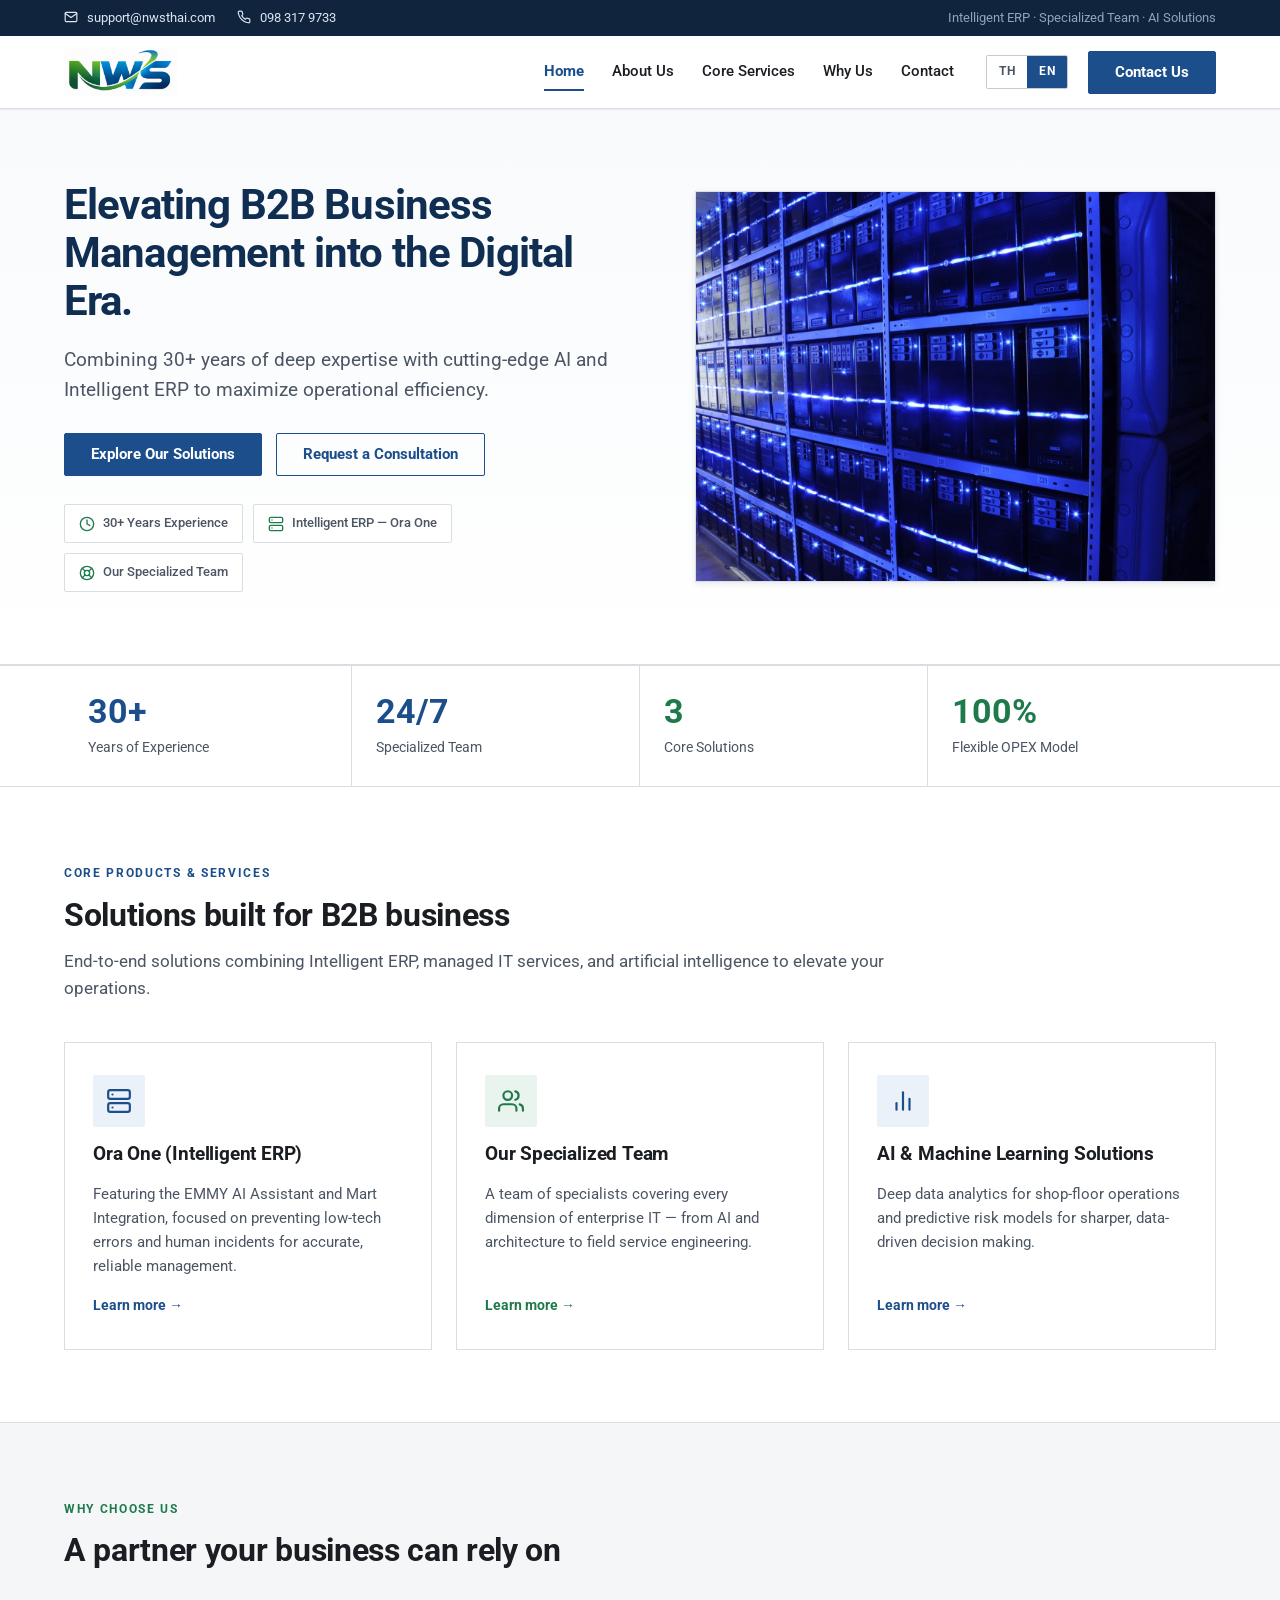
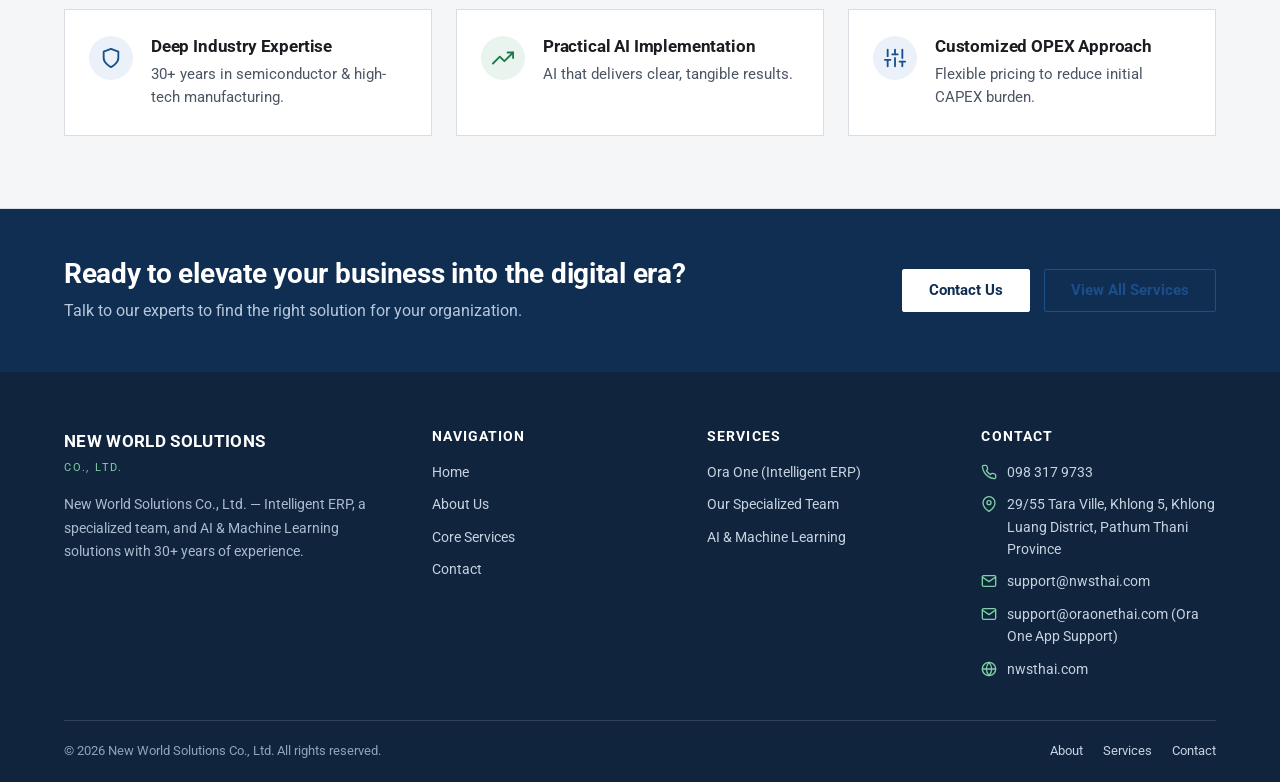
==== index.html @ 3dc17a68 "feat: specialized team content, EN default, and phone number updates - Replace B2B Managed IT Servic" ====
<!DOCTYPE html>
<html lang="en" class="lang-en">
<head>
  <meta charset="utf-8">
  <meta name="viewport" content="width=device-width, initial-scale=1.0">
  <title>New World Solutions Co., Ltd. | B2B ERP &amp; IT Solutions</title>
  <meta name="description" content="New World Solutions Co., Ltd. (nwsthai.com) — Intelligent ERP (Ora One), our specialized team, and AI &amp; Machine Learning solutions. 30+ years of deep industry expertise.">
  <link rel="canonical" href="https://nwsthai.com/">
  <meta name="robots" content="index, follow">
  <meta property="og:title" content="New World Solutions Co., Ltd. — B2B ERP & IT Solutions">
  <meta property="og:description" content="Elevating B2B business management into the digital era with Intelligent ERP and AI.">
  <meta property="og:type" content="website">
  <meta property="og:url" content="https://nwsthai.com/">
  <link rel="preconnect" href="https://fonts.googleapis.com">
  <link rel="preconnect" href="https://fonts.gstatic.com" crossorigin>
  <link href="https://fonts.googleapis.com/css2?family=Roboto:wght@400;500;700&family=Noto+Sans+Thai:wght@400;500;700&display=swap" rel="stylesheet">
  <link rel="icon" href="/favicon.svg" type="image/svg+xml">
  <link rel="stylesheet" href="/styles.css">
  <script type="application/ld+json">
  {
    "@context": "https://schema.org",
    "@type": "Organization",
    "name": "New World Solutions Co., Ltd.",
    "alternateName": "NWS",
    "url": "https://nwsthai.com/",
    "email": "support@nwsthai.com",
    "address": {
      "@type": "PostalAddress",
      "streetAddress": "29/55 Tara Ville, Khlong 5",
      "addressLocality": "Khlong Luang District",
      "addressRegion": "Pathum Thani",
      "addressCountry": "TH"
    }
  }
  </script>
</head>
<body>

  <!-- Top utility bar -->
  <div class="topbar">
    <div class="container">
      <div class="topbar-contact">
        <a href="mailto:support@nwsthai.com">
          <svg viewBox="0 0 24 24" fill="none" stroke="currentColor" stroke-width="2" stroke-linecap="round" stroke-linejoin="round"><path d="M4 4h16c1.1 0 2 .9 2 2v12c0 1.1-.9 2-2 2H4c-1.1 0-2-.9-2-2V6c0-1.1.9-2 2-2z"/><polyline points="22,6 12,13 2,6"/></svg>
          support@nwsthai.com
        </a>
        <a href="tel:+66983179733">
          <svg viewBox="0 0 24 24" fill="none" stroke="currentColor" stroke-width="2" stroke-linecap="round" stroke-linejoin="round"><path d="M22 16.92v3a2 2 0 0 1-2.18 2 19.79 19.79 0 0 1-8.63-3.07 19.5 19.5 0 0 1-6-6 19.79 19.79 0 0 1-3.07-8.67A2 2 0 0 1 4.11 2h3a2 2 0 0 1 2 1.72 12.84 12.84 0 0 0 .7 2.81 2 2 0 0 1-.45 2.11L8.09 9.91a16 16 0 0 0 6 6l1.27-1.27a2 2 0 0 1 2.11-.45 12.84 12.84 0 0 0 2.81.7A2 2 0 0 1 22 16.92z"/></svg>
          098 317 9733
        </a>
      </div>
      <div class="topbar-tag">
        <span class="th">Intelligent ERP &middot; Specialized Team &middot; AI Solutions</span>
        <span class="en">Intelligent ERP &middot; Specialized Team &middot; AI Solutions</span>
      </div>
    </div>
  </div>

  <!-- Header -->
  <header class="site-header">
    <div class="container">
            <a class="brand" href="/" aria-label="New World Solutions">
        <img src="/assets/logo.png" alt="New World Solutions" class="brand-logo">
      </a>

      <nav class="site-nav" id="site-nav" aria-label="Main navigation">
        <a href="/" class="active"><span class="th">หน้าแรก</span><span class="en">Home</span></a>
        <a href="/about/"><span class="th">เกี่ยวกับเรา</span><span class="en">About Us</span></a>
        <a href="/solutions/"><span class="th">บริการหลัก</span><span class="en">Core Services</span></a>
        <a href="/#why-us"><span class="th">ทำไมต้องเรา</span><span class="en">Why Us</span></a>
        <a href="/contact/"><span class="th">ติดต่อ</span><span class="en">Contact</span></a>
      </nav>

      <div class="header-tools">
        <div class="lang-toggle" role="group" aria-label="Language">
          <button type="button" data-lang="th">TH</button>
          <button type="button" data-lang="en" class="active">EN</button>
        </div>
        <a href="/contact/" class="btn btn-primary header-cta"><span class="th">ติดต่อเรา</span><span class="en">Contact Us</span></a>
      </div>

      <button class="menu-toggle" id="menu-toggle" aria-label="Open menu" aria-expanded="false">
        <span></span><span></span><span></span>
      </button>
    </div>
  </header>

  <main>
    <!-- Hero -->
    <section class="hero">
      <div class="container">
        <div>
          <h1>
            <span class="th">ยกระดับการบริหารธุรกิจ B2B สู่ยุคดิจิทัล</span>
            <span class="en">Elevating B2B Business Management into the Digital Era.</span>
          </h1>
          <p class="lead">
            <span class="th">ผสานความเชี่ยวชาญเชิงลึกกว่า 30 ปี เข้ากับเทคโนโลยี AI และ Intelligent ERP ล้ำสมัย เพื่อเพิ่มประสิทธิภาพการดำเนินงานสูงสุด</span>
            <span class="en">Combining 30+ years of deep expertise with cutting-edge AI and Intelligent ERP to maximize operational efficiency.</span>
          </p>
          <div class="hero-actions">
            <a href="/solutions/" class="btn btn-primary">
              <span class="th">สำรวจโซลูชันของเรา</span><span class="en">Explore Our Solutions</span>
            </a>
            <a href="/contact/" class="btn btn-outline">
              <span class="th">ขอคำปรึกษา</span><span class="en">Request a Consultation</span>
            </a>
          </div>
          <div class="hero-badges">
            <span class="badge">
              <svg viewBox="0 0 24 24" fill="none" stroke="currentColor" stroke-width="2" stroke-linecap="round" stroke-linejoin="round"><circle cx="12" cy="12" r="10"/><polyline points="12 6 12 12 16 14"/></svg>
              <span class="th">ประสบการณ์ 30+ ปี</span><span class="en">30+ Years Experience</span>
            </span>
            <span class="badge">
              <svg viewBox="0 0 24 24" fill="none" stroke="currentColor" stroke-width="2" stroke-linecap="round" stroke-linejoin="round"><rect x="2" y="2" width="20" height="8" rx="2"/><rect x="2" y="14" width="20" height="8" rx="2"/><line x1="6" y1="6" x2="6.01" y2="6"/><line x1="6" y1="18" x2="6.01" y2="18"/></svg>
              <span class="th">Intelligent ERP — Ora One</span><span class="en">Intelligent ERP — Ora One</span>
            </span>
            <span class="badge">
              <svg viewBox="0 0 24 24" fill="none" stroke="currentColor" stroke-width="2" stroke-linecap="round" stroke-linejoin="round"><circle cx="12" cy="12" r="10"/><circle cx="12" cy="12" r="4"/><line x1="4.93" y1="4.93" x2="9.17" y2="9.17"/><line x1="14.83" y1="14.83" x2="19.07" y2="19.07"/><line x1="14.83" y1="9.17" x2="19.07" y2="4.93"/><line x1="4.93" y1="19.07" x2="9.17" y2="14.83"/></svg>
              <span class="th">ทีมงานผู้เชี่ยวชาญเฉพาะด้าน</span><span class="en">Our Specialized Team</span>
            </span>
          </div>
        </div>
        <div class="hero-media">
          <img src="/assets/hero-server-room.jpg" alt="Enterprise server room" width="1600" height="1062">
        </div>
      </div>
    </section>

    <!-- Stats strip -->
    <section class="stats" aria-label="Company statistics">
      <div class="container">
        <div class="stat">
          <div class="stat-value">30+</div>
          <div class="stat-label"><span class="th">ปีแห่งประสบการณ์</span><span class="en">Years of Experience</span></div>
        </div>
        <div class="stat">
          <div class="stat-value">24/7</div>
          <div class="stat-label"><span class="th">ทีมงานผู้เชี่ยวชาญ</span><span class="en">Specialized Team</span></div>
        </div>
        <div class="stat">
          <div class="stat-value green">3</div>
          <div class="stat-label"><span class="th">โซลูชันหลัก</span><span class="en">Core Solutions</span></div>
        </div>
        <div class="stat">
          <div class="stat-value green">100%</div>
          <div class="stat-label"><span class="th">โมเดล OPEX ที่ยืดหยุ่น</span><span class="en">Flexible OPEX Model</span></div>
        </div>
      </div>
    </section>

    <!-- Core Products & Services -->
    <section class="section" id="services">
      <div class="container">
        <div class="section-head">
          <span class="eyebrow"><span class="th">ผลิตภัณฑ์และบริการหลัก</span><span class="en">Core Products &amp; Services</span></span>
          <h2 class="section-title"><span class="th">โซลูชันที่ตอบโจทย์ธุรกิจ B2B</span><span class="en">Solutions built for B2B business</span></h2>
          <p class="lead">
            <span class="th">โซลูชันครบวงจรที่ผสาน Intelligent ERP, บริการ IT แบบ Managed และปัญญาประดิษฐ์ เพื่อยกระดับการดำเนินงานขององค์กร</span>
            <span class="en">End-to-end solutions combining Intelligent ERP, managed IT services, and artificial intelligence to elevate your operations.</span>
          </p>
        </div>

        <div class="cards">
          <!-- Ora One -->
          <article class="card">
            <div class="card-icon">
              <svg viewBox="0 0 24 24" fill="none" stroke="currentColor" stroke-width="2" stroke-linecap="round" stroke-linejoin="round"><rect x="2" y="2" width="20" height="8" rx="2"/><rect x="2" y="14" width="20" height="8" rx="2"/><line x1="6" y1="6" x2="6.01" y2="6"/><line x1="6" y1="18" x2="6.01" y2="18"/></svg>
            </div>
            <h3><a class="titled-link" href="https://www.oraonethai.com/" target="_blank" rel="noopener"><span class="th">Ora One (Intelligent ERP)</span><span class="en">Ora One (Intelligent ERP)</span></a></h3>
            <p>
              <span class="th">มาพร้อมผู้ช่วย EMMY AI และ Mart Integration เน้นป้องกันข้อผิดพลาดทางเทคนิคและความผิดพลาดจากมนุษย์ เพื่อการบริหารที่แม่นยำและเชื่อถือได้</span>
              <span class="en">Featuring the EMMY AI Assistant and Mart Integration, focused on preventing low-tech errors and human incidents for accurate, reliable management.</span>
            </p>
            <a href="/solutions/#ora-one" class="card-link">
              <span class="th">ดูรายละเอียด</span><span class="en">Learn more</span> &rarr;
            </a>
          </article>

          <!-- Specialized Team -->
          <article class="card">
            <div class="card-icon green">
              <svg viewBox="0 0 24 24" fill="none" stroke="currentColor" stroke-width="2" stroke-linecap="round" stroke-linejoin="round"><path d="M17 21v-2a4 4 0 0 0-4-4H5a4 4 0 0 0-4 4v2"/><circle cx="9" cy="7" r="4"/><path d="M23 21v-2a4 4 0 0 0-3-3.87"/><path d="M16 3.13a4 4 0 0 1 0 7.75"/></svg>
            </div>
            <h3><span class="th">ทีมงานผู้เชี่ยวชาญเฉพาะด้าน</span><span class="en">Our Specialized Team</span></h3>
            <p>
              <span class="th">ทีมงานผู้เชี่ยวชาญครอบคลุมทุกมิติของระบบไอทีองค์กร ตั้งแต่ AI, สถาปัตยกรรมไอที ไปจนถึงวิศวกรบริการภาคสนาม</span>
              <span class="en">A team of specialists covering every dimension of enterprise IT — from AI and architecture to field service engineering.</span>
            </p>
            <a href="/solutions/#team" class="card-link green">
              <span class="th">ดูรายละเอียด</span><span class="en">Learn more</span> &rarr;
            </a>
          </article>

          <!-- AI / ML -->
          <article class="card">
            <div class="card-icon">
              <svg viewBox="0 0 24 24" fill="none" stroke="currentColor" stroke-width="2" stroke-linecap="round" stroke-linejoin="round"><line x1="18" y1="20" x2="18" y2="10"/><line x1="12" y1="20" x2="12" y2="4"/><line x1="6" y1="20" x2="6" y2="14"/></svg>
            </div>
            <h3><span class="th">AI &amp; Machine Learning Solutions</span><span class="en">AI &amp; Machine Learning Solutions</span></h3>
            <p>
              <span class="th">การวิเคราะห์ข้อมูลเชิงลึกสำหรับการดำเนินงานหน้างาน และโมเดลคาดการณ์ความเสี่ยง เพื่อการตัดสินใจที่แม่นยำยิ่งขึ้น</span>
              <span class="en">Deep data analytics for shop-floor operations and predictive risk models for sharper, data-driven decision making.</span>
            </p>
            <a href="/solutions/#ai" class="card-link">
              <span class="th">ดูรายละเอียด</span><span class="en">Learn more</span> &rarr;
            </a>
          </article>
        </div>
      </div>
    </section>

    <!-- Why Choose Us -->
    <section class="section-alt" id="why-us">
      <div class="container">
        <div class="section-head">
          <span class="eyebrow green"><span class="th">ทำไมต้องเลือกเรา</span><span class="en">Why Choose Us</span></span>
          <h2 class="section-title"><span class="th">พันธมิตรที่เชื่อถือได้สำหรับธุรกิจของคุณ</span><span class="en">A partner your business can rely on</span></h2>
        </div>

        <div class="why-list">
          <div class="why-item">
            <div class="why-icon">
              <svg viewBox="0 0 24 24" fill="none" stroke="currentColor" stroke-width="2" stroke-linecap="round" stroke-linejoin="round"><path d="M12 22s8-4 8-10V5l-8-3-8 3v7c0 6 8 10 8 10z"/></svg>
            </div>
            <div>
              <h3><span class="th">ความเชี่ยวชาญเชิงลึกในอุตสาหกรรม</span><span class="en">Deep Industry Expertise</span></h3>
              <p><span class="th">ประสบการณ์กว่า 30 ปีในอุตสาหกรรมเซมิคอนดักเตอร์และการผลิตไฮเทค</span><span class="en">30+ years in semiconductor &amp; high-tech manufacturing.</span></p>
            </div>
          </div>

          <div class="why-item">
            <div class="why-icon green">
              <svg viewBox="0 0 24 24" fill="none" stroke="currentColor" stroke-width="2" stroke-linecap="round" stroke-linejoin="round"><polyline points="23 6 13.5 15.5 8.5 10.5 1 18"/><polyline points="17 6 23 6 23 12"/></svg>
            </div>
            <div>
              <h3><span class="th">การใช้งาน AI ที่จับต้องได้จริง</span><span class="en">Practical AI Implementation</span></h3>
              <p><span class="th">AI ที่ให้ผลลัพธ์ชัดเจน วัดผลได้ และสร้างคุณค่าให้ธุรกิจอย่างเป็นรูปธรรม</span><span class="en">AI that delivers clear, tangible results.</span></p>
            </div>
          </div>

          <div class="why-item">
            <div class="why-icon">
              <svg viewBox="0 0 24 24" fill="none" stroke="currentColor" stroke-width="2" stroke-linecap="round" stroke-linejoin="round"><line x1="4" y1="21" x2="4" y2="14"/><line x1="4" y1="10" x2="4" y2="3"/><line x1="12" y1="21" x2="12" y2="12"/><line x1="12" y1="8" x2="12" y2="3"/><line x1="20" y1="21" x2="20" y2="16"/><line x1="20" y1="12" x2="20" y2="3"/><line x1="1" y1="14" x2="7" y2="14"/><line x1="9" y1="8" x2="15" y2="8"/><line x1="17" y1="16" x2="23" y2="16"/></svg>
            </div>
            <div>
              <h3><span class="th">แนวทาง OPEX ที่ปรับแต่งได้</span><span class="en">Customized OPEX Approach</span></h3>
              <p><span class="th">ราคาที่ยืดหยุ่น ลดภาระการลงทุน CAPEX เริ่มต้น ให้คุณบริหารงบประมาณได้อย่างคล่องตัว</span><span class="en">Flexible pricing to reduce initial CAPEX burden.</span></p>
            </div>
          </div>
        </div>
      </div>
    </section>

    <!-- CTA band -->
    <section class="cta-band">
      <div class="container">
        <div>
          <h2><span class="th">พร้อมยกระดับธุรกิจของคุณสู่ยุคดิจิทัลหรือยัง?</span><span class="en">Ready to elevate your business into the digital era?</span></h2>
          <p><span class="th">พูดคุยกับทีมผู้เชี่ยวชาญของเราเพื่อค้นหาโซลูชันที่ใช่สำหรับองค์กรของคุณ</span><span class="en">Talk to our experts to find the right solution for your organization.</span></p>
        </div>
        <div class="cta-actions">
          <a href="/contact/" class="btn btn-white"><span class="th">ติดต่อเรา</span><span class="en">Contact Us</span></a>
          <a href="/solutions/" class="btn btn-outline"><span class="th">ดูบริการทั้งหมด</span><span class="en">View All Services</span></a>
        </div>
      </div>
    </section>
  </main>

  <!-- Footer -->
  <footer class="site-footer">
    <div class="container">
      <div class="footer-grid">
        <div>
          <div class="footer-brand-name">NEW WORLD SOLUTIONS</div>
          <div class="footer-brand-sub">Co., Ltd.</div>
          <p class="footer-about">
            <span class="th">บริษัท นิว เวิลด์ โซลูชั่นส์ จำกัด — ผู้นำด้าน Intelligent ERP, ทีมงานผู้เชี่ยวชาญเฉพาะด้าน และโซลูชัน AI &amp; Machine Learning ด้วยประสบการณ์กว่า 30 ปี</span>
            <span class="en">New World Solutions Co., Ltd. — Intelligent ERP, a specialized team, and AI &amp; Machine Learning solutions with 30+ years of experience.</span>
          </p>
        </div>
        <div>
          <h4><span class="th">เมนู</span><span class="en">Navigation</span></h4>
          <ul>
            <li><a href="/"><span class="th">หน้าแรก</span><span class="en">Home</span></a></li>
            <li><a href="/about/"><span class="th">เกี่ยวกับเรา</span><span class="en">About Us</span></a></li>
            <li><a href="/solutions/"><span class="th">บริการหลัก</span><span class="en">Core Services</span></a></li>
            <li><a href="/contact/"><span class="th">ติดต่อ</span><span class="en">Contact</span></a></li>
          </ul>
        </div>
        <div>
          <h4><span class="th">บริการ</span><span class="en">Services</span></h4>
          <ul>
            <li><a href="/solutions/#ora-one"><span class="th">Ora One (Intelligent ERP)</span><span class="en">Ora One (Intelligent ERP)</span></a></li>
            <li><a href="/solutions/#team"><span class="th">ทีมงานผู้เชี่ยวชาญเฉพาะด้าน</span><span class="en">Our Specialized Team</span></a></li>
            <li><a href="/solutions/#ai"><span class="th">AI &amp; Machine Learning</span><span class="en">AI &amp; Machine Learning</span></a></li>
          </ul>
        </div>
        <div>
          <h4><span class="th">ติดต่อ</span><span class="en">Contact</span></h4>
          <ul class="footer-contact">
            <li>
              <svg viewBox="0 0 24 24" fill="none" stroke="currentColor" stroke-width="2" stroke-linecap="round" stroke-linejoin="round"><path d="M22 16.92v3a2 2 0 0 1-2.18 2 19.79 19.79 0 0 1-8.63-3.07 19.5 19.5 0 0 1-6-6 19.79 19.79 0 0 1-3.07-8.67A2 2 0 0 1 4.11 2h3a2 2 0 0 1 2 1.72 12.84 12.84 0 0 0 .7 2.81 2 2 0 0 1-.45 2.11L8.09 9.91a16 16 0 0 0 6 6l1.27-1.27a2 2 0 0 1 2.11-.45 12.84 12.84 0 0 0 2.81.7A2 2 0 0 1 22 16.92z"/></svg>
              <a href="tel:+66983179733">098 317 9733</a>
            </li>
            <li>
              <svg viewBox="0 0 24 24" fill="none" stroke="currentColor" stroke-width="2" stroke-linecap="round" stroke-linejoin="round"><path d="M21 10c0 7-9 13-9 13s-9-6-9-13a9 9 0 0 1 18 0z"/><circle cx="12" cy="10" r="3"/></svg>
              <span><span class="th">29/55 ธาราวิลล์ คลอง 5 อำเภอคลองหลวง จังหวัดปทุมธานี</span><span class="en">29/55 Tara Ville, Khlong 5, Khlong Luang District, Pathum Thani Province</span></span>
            </li>
            <li>
              <svg viewBox="0 0 24 24" fill="none" stroke="currentColor" stroke-width="2" stroke-linecap="round" stroke-linejoin="round"><path d="M4 4h16c1.1 0 2 .9 2 2v12c0 1.1-.9 2-2 2H4c-1.1 0-2-.9-2-2V6c0-1.1.9-2 2-2z"/><polyline points="22,6 12,13 2,6"/></svg>
              <a href="mailto:support@nwsthai.com">support@nwsthai.com</a>
            </li>
            <li>
              <svg viewBox="0 0 24 24" fill="none" stroke="currentColor" stroke-width="2" stroke-linecap="round" stroke-linejoin="round"><path d="M4 4h16c1.1 0 2 .9 2 2v12c0 1.1-.9 2-2 2H4c-1.1 0-2-.9-2-2V6c0-1.1.9-2 2-2z"/><polyline points="22,6 12,13 2,6"/></svg>
              <a href="mailto:support@oraonethai.com"><span class="th">support@oraonethai.com (ฝ่ายสนับสนุน Ora One)</span><span class="en">support@oraonethai.com (Ora One App Support)</span></a>
            </li>
            <li>
              <svg viewBox="0 0 24 24" fill="none" stroke="currentColor" stroke-width="2" stroke-linecap="round" stroke-linejoin="round"><circle cx="12" cy="12" r="10"/><line x1="2" y1="12" x2="22" y2="12"/><path d="M12 2a15.3 15.3 0 0 1 4 10 15.3 15.3 0 0 1-4 10 15.3 15.3 0 0 1-4-10 15.3 15.3 0 0 1 4-10z"/></svg>
              <a href="https://nwsthai.com/">nwsthai.com</a>
            </li>
          </ul>
        </div>
      </div>
      <div class="footer-bottom">
        <span>&copy; <span id="year">2026</span> New World Solutions Co., Ltd. <span class="th">สงวนลิขสิทธิ์</span><span class="en">All rights reserved.</span></span>
        <nav>
          <a href="/about/"><span class="th">เกี่ยวกับเรา</span><span class="en">About</span></a>
          <a href="/solutions/"><span class="th">บริการ</span><span class="en">Services</span></a>
          <a href="/contact/"><span class="th">ติดต่อ</span><span class="en">Contact</span></a>
        </nav>
      </div>
    </div>
  </footer>

  <script src="/script.js"></script>
</body>
</html>
---- styles.css ----
/* ==========================================================================
   New World Solutions — Legacy Corporate Design System
   Traditional enterprise-IT aesthetic (mid-2010s Oracle/IBM): light
   backgrounds, corporate blue + green, strict grid, high info density.
   ========================================================================== */

:root {
  --blue: #1b4e8b;
  --blue-dark: #143b69;
  --blue-deep: #0f2e52;
  --green: #1e7a4b;
  --green-dark: #165d38;
  --blue-tint: #eaf1f8;
  --green-tint: #e9f4ee;
  --bg: #ffffff;
  --bg-alt: #f4f6f8;
  --text: #1a1d21;
  --muted: #4b5563;
  --faint: #6b7280;
  --border: #d9dee4;
  --border-strong: #c3cbd4;
  --navy: #10243e;
  --navy-light: #1b3556;
  --white: #ffffff;
  --shadow-sm: 0 1px 2px rgba(16, 36, 62, 0.08);
  --shadow-md: 0 2px 6px rgba(16, 36, 62, 0.10);
  --font: "Roboto", "Noto Sans Thai", Arial, Helvetica, sans-serif;
  --radius: 2px;
  --container: 1200px;
}

* { box-sizing: border-box; }

html { scroll-behavior: smooth; }

body {
  margin: 0;
  background: var(--bg);
  color: var(--text);
  font-family: var(--font);
  font-size: 16px;
  line-height: 1.6;
  -webkit-font-smoothing: antialiased;
  text-rendering: optimizeLegibility;
}

a { color: inherit; text-decoration: none; }
.titled-link:hover { color: var(--blue); text-decoration: underline; }

img { max-width: 100%; display: block; }

[id] { scroll-margin-top: 96px; }

h1, h2, h3, h4, h5 {
  margin: 0;
  line-height: 1.2;
  color: var(--text);
  font-weight: 700;
  letter-spacing: -0.01em;
}

p { margin: 0; }

ul { margin: 0; padding: 0; list-style: none; }

button, input, textarea, select { font: inherit; color: inherit; }

/* --- Bilingual toggle -------------------------------------------------- */

.lang-th .en { display: none !important; }
.lang-en .th { display: none !important; }

/* --- Layout utilities -------------------------------------------------- */

.container {
  width: 100%;
  max-width: var(--container);
  margin: 0 auto;
  padding: 0 24px;
}

.section { padding: 72px 0; }
.section-alt { padding: 72px 0; background: var(--bg-alt); border-top: 1px solid var(--border); border-bottom: 1px solid var(--border); }
.section-tight { padding: 40px 0; }

.section-head { margin-bottom: 40px; max-width: 820px; }
.section-head.centered { margin-left: auto; margin-right: auto; text-align: center; }

.eyebrow {
  display: inline-block;
  font-size: 12px;
  font-weight: 700;
  letter-spacing: 0.14em;
  text-transform: uppercase;
  color: var(--blue);
  margin-bottom: 12px;
}
.eyebrow.green { color: var(--green); }

.lead { color: var(--muted); font-size: 17px; margin-top: 14px; }

.section-title { font-size: 32px; }

.divider { height: 1px; background: var(--border); border: 0; margin: 0; }

/* --- Topbar ------------------------------------------------------------ */

.topbar {
  background: var(--navy);
  color: #c7d3e0;
  font-size: 13px;
}
.topbar .container {
  display: flex;
  align-items: center;
  justify-content: space-between;
  gap: 16px;
  min-height: 36px;
}
.topbar a { color: #dbe6f2; }
.topbar a:hover { color: #ffffff; text-decoration: underline; }
.topbar .topbar-contact { display: flex; gap: 22px; align-items: center; }
.topbar .topbar-tag { color: #8fa3bb; }
.topbar svg { width: 14px; height: 14px; vertical-align: -2px; margin-right: 6px; }

/* --- Header ------------------------------------------------------------ */

.site-header {
  position: sticky;
  top: 0;
  z-index: 50;
  background: var(--bg);
  border-bottom: 1px solid var(--border);
  box-shadow: var(--shadow-sm);
}
.site-header .container {
  display: flex;
  align-items: center;
  gap: 32px;
  min-height: 72px;
}

.brand { display: flex; align-items: center; gap: 12px; line-height: 1.1; }
.brand-logo { height: 48px; width: auto; display: block; }

.site-nav { display: flex; align-items: center; gap: 28px; margin-left: auto; }
.site-nav a {
  font-size: 15px;
  font-weight: 500;
  color: var(--text);
  padding: 6px 0;
  border-bottom: 2px solid transparent;
}
.site-nav a:hover { color: var(--blue); border-bottom-color: var(--blue); }
.site-nav a.active { color: var(--blue); border-bottom-color: var(--blue); font-weight: 700; }

.header-tools { display: flex; align-items: center; gap: 16px; }

.lang-toggle {
  display: inline-flex;
  border: 1px solid var(--border-strong);
  border-radius: var(--radius);
  overflow: hidden;
}
.lang-toggle button {
  background: var(--bg);
  border: 0;
  padding: 6px 12px;
  font-size: 12px;
  font-weight: 700;
  letter-spacing: 0.04em;
  cursor: pointer;
  color: var(--muted);
}
.lang-toggle button.active {
  background: var(--blue);
  color: var(--white);
}

.header-cta { margin-left: 4px; }

.menu-toggle {
  display: none;
  background: none;
  border: 0;
  cursor: pointer;
  padding: 8px;
  margin-left: auto;
}
.menu-toggle span {
  display: block;
  width: 22px;
  height: 2px;
  background: var(--text);
  margin: 4px 0;
}

/* --- Buttons ----------------------------------------------------------- */

.btn {
  display: inline-block;
  padding: 13px 26px;
  font-size: 15px;
  font-weight: 700;
  line-height: 1;
  border: 1px solid transparent;
  border-radius: var(--radius);
  cursor: pointer;
  text-align: center;
  transition: background-color 0.15s ease, border-color 0.15s ease, color 0.15s ease;
}
.btn-primary { background: var(--blue); color: var(--white); border-color: var(--blue); }
.btn-primary:hover { background: var(--blue-dark); border-color: var(--blue-dark); }
.btn-green { background: var(--green); color: var(--white); border-color: var(--green); }
.btn-green:hover { background: var(--green-dark); border-color: var(--green-dark); }
.btn-outline { background: transparent; color: var(--blue); border-color: var(--blue); }
.btn-outline:hover { background: var(--blue-tint); }
.btn-outline-green { background: transparent; color: var(--green); border-color: var(--green); }
.btn-outline-green:hover { background: var(--green-tint); }
.btn-white { background: var(--white); color: var(--blue-deep); border-color: var(--white); }
.btn-white:hover { background: var(--blue-tint); border-color: var(--blue-tint); }

/* --- Hero -------------------------------------------------------------- */

.hero {
  position: relative;
  background: linear-gradient(180deg, #f8fafc 0%, var(--bg) 100%);
  border-bottom: 1px solid var(--border);
}
.hero .container {
  display: grid;
  grid-template-columns: 1.05fr 0.95fr;
  gap: 56px;
  align-items: center;
  padding-top: 72px;
  padding-bottom: 72px;
}
.hero h1 {
  font-size: 42px;
  line-height: 1.14;
  letter-spacing: -0.02em;
  margin-bottom: 20px;
  color: var(--blue-deep);
}
.hero .lead { font-size: 19px; margin: 0 0 28px; }
.hero-actions { display: flex; flex-wrap: wrap; gap: 14px; }
.hero-media {
  position: relative;
  border: 1px solid var(--border);
  box-shadow: var(--shadow-md);
  background: var(--bg-alt);
}
.hero-media img { width: 100%; height: auto; object-fit: cover; aspect-ratio: 4 / 3; }

.hero-badges { display: flex; flex-wrap: wrap; gap: 10px; margin-top: 28px; }
.badge {
  display: inline-flex;
  align-items: center;
  gap: 8px;
  font-size: 13px;
  font-weight: 500;
  color: var(--muted);
  border: 1px solid var(--border);
  background: var(--bg);
  padding: 8px 14px;
  border-radius: var(--radius);
}
.badge svg { width: 16px; height: 16px; color: var(--green); flex: 0 0 auto; }

/* --- Stats strip ------------------------------------------------------- */

.stats { border-top: 1px solid var(--border); border-bottom: 1px solid var(--border); background: var(--white); }
.stats .container { display: grid; grid-template-columns: repeat(4, 1fr); }
.stat { padding: 28px 24px; border-right: 1px solid var(--border); }
.stat:last-child { border-right: 0; }
.stat-value { font-size: 34px; font-weight: 700; color: var(--blue); line-height: 1; }
.stat-value.green { color: var(--green); }
.stat-label { font-size: 14px; color: var(--muted); margin-top: 8px; }

/* --- Cards (services / features) -------------------------------------- */

.cards { display: grid; grid-template-columns: repeat(3, 1fr); gap: 24px; }
.cards.two { grid-template-columns: repeat(2, 1fr); }
.cards.four { grid-template-columns: repeat(4, 1fr); }

.card {
  border: 1px solid var(--border);
  background: var(--white);
  padding: 32px 28px;
  display: flex;
  flex-direction: column;
  gap: 16px;
  transition: border-color 0.15s ease, box-shadow 0.15s ease;
}
.card:hover { border-color: var(--blue); box-shadow: var(--shadow-md); }
.card-icon {
  width: 52px;
  height: 52px;
  display: flex;
  align-items: center;
  justify-content: center;
  background: var(--blue-tint);
  color: var(--blue);
  border-radius: var(--radius);
}
.card-icon.green { background: var(--green-tint); color: var(--green); }
.card-icon svg { width: 26px; height: 26px; }
.card h3 { font-size: 19px; }
.card p { color: var(--muted); font-size: 15px; }
.card .card-link { font-weight: 700; font-size: 14px; color: var(--blue); margin-top: auto; }
.card .card-link:hover { text-decoration: underline; }
.card .card-link.green { color: var(--green); }

/* --- Why us ------------------------------------------------------------ */

.why-list { display: grid; grid-template-columns: repeat(3, 1fr); gap: 24px; }
.why-item {
  display: flex;
  gap: 18px;
  padding: 26px 24px;
  border: 1px solid var(--border);
  background: var(--white);
}
.why-icon {
  width: 44px;
  height: 44px;
  flex: 0 0 auto;
  display: flex;
  align-items: center;
  justify-content: center;
  border-radius: 50%;
  background: var(--blue-tint);
  color: var(--blue);
}
.why-icon.green { background: var(--green-tint); color: var(--green); }
.why-icon svg { width: 22px; height: 22px; }
.why-item h3 { font-size: 17px; margin-bottom: 6px; }
.why-item p { font-size: 14.5px; color: var(--muted); }

/* --- Checklist (feature bullets) -------------------------------------- */

.checklist { display: flex; flex-direction: column; gap: 10px; }
.checklist li { display: flex; gap: 10px; align-items: flex-start; font-size: 15px; color: var(--muted); }
.checklist li strong { color: var(--text); }
.checklist svg { width: 18px; height: 18px; color: var(--green); flex: 0 0 auto; margin-top: 3px; }

/* --- Timeline (about) -------------------------------------------------- */

.timeline { display: grid; grid-template-columns: repeat(4, 1fr); gap: 20px; }
.timeline-item { border-left: 3px solid var(--blue); padding: 4px 0 4px 18px; }
.timeline-item.green { border-left-color: var(--green); }
.timeline-year { font-size: 13px; font-weight: 700; color: var(--blue); letter-spacing: 0.04em; }
.timeline-item h4 { font-size: 16px; margin: 6px 0; }
.timeline-item p { font-size: 14px; color: var(--muted); }

/* --- Two-column feature (solutions) ------------------------------------ */

.feature { display: grid; grid-template-columns: 1fr 1fr; gap: 48px; align-items: center; }
.feature.reverse .feature-media { order: 2; }
.feature-media { border: 1px solid var(--border); box-shadow: var(--shadow-md); }
.feature-media img { width: 100%; height: auto; object-fit: cover; aspect-ratio: 16 / 10; }
.feature h2 { font-size: 26px; margin-bottom: 14px; }
.feature .feature-tag { font-size: 12px; font-weight: 700; text-transform: uppercase; letter-spacing: 0.12em; color: var(--green); margin-bottom: 10px; }
.feature p { color: var(--muted); font-size: 16px; margin-bottom: 18px; }

/* --- Footer ------------------------------------------------------------ */

.site-footer { background: var(--navy); color: #c7d3e0; }
.site-footer a { color: #c7d3e0; }
.site-footer a:hover { color: #ffffff; text-decoration: underline; }
.footer-grid { display: grid; grid-template-columns: 1.4fr 1fr 1fr 1fr; gap: 40px; padding: 56px 0 40px; }
.footer-brand-name { font-size: 17px; font-weight: 700; color: #ffffff; letter-spacing: 0.02em; }
.footer-brand-sub { font-size: 11px; letter-spacing: 0.16em; text-transform: uppercase; color: #7fd1a4; margin-top: 4px; }
.footer-grid h4 { color: #ffffff; font-size: 14px; text-transform: uppercase; letter-spacing: 0.08em; margin-bottom: 16px; }
.footer-grid ul { display: flex; flex-direction: column; gap: 10px; font-size: 14px; }
.footer-about { font-size: 14px; line-height: 1.7; color: #a9bbcd; margin-top: 16px; }
.footer-contact { display: flex; flex-direction: column; gap: 12px; font-size: 14px; }
.footer-contact li { display: flex; gap: 10px; align-items: flex-start; }
.footer-contact svg { width: 16px; height: 16px; color: #7fd1a4; flex: 0 0 auto; margin-top: 3px; }
.footer-bottom {
  border-top: 1px solid rgba(255, 255, 255, 0.14);
  padding: 20px 0;
  display: flex;
  justify-content: space-between;
  gap: 16px;
  font-size: 13px;
  color: #8fa3bb;
  flex-wrap: wrap;
}
.footer-bottom nav { display: flex; gap: 20px; }

/* --- Page hero (subpages) ---------------------------------------------- */

.page-hero { background: linear-gradient(180deg, #f8fafc 0%, var(--bg) 100%); border-bottom: 1px solid var(--border); }
.page-hero .container { padding-top: 64px; padding-bottom: 64px; }
.page-hero h1 { font-size: 40px; color: var(--blue-deep); margin-bottom: 16px; max-width: 820px; }
.page-hero .lead { font-size: 18px; max-width: 760px; margin-top: 0; }
.breadcrumb { font-size: 13px; color: var(--faint); margin-bottom: 16px; }
.breadcrumb a { color: var(--blue); }
.breadcrumb a:hover { text-decoration: underline; }
.breadcrumb span { margin: 0 6px; color: var(--border-strong); }

/* --- Forms ------------------------------------------------------------- */

.form-grid { display: grid; grid-template-columns: 1fr 1fr; gap: 20px; }
.field { display: flex; flex-direction: column; gap: 6px; }
.field.full { grid-column: 1 / -1; }
.field label { font-size: 14px; font-weight: 600; color: var(--text); }
.field label .req { color: var(--blue); }
.field input,
.field textarea,
.field select {
  width: 100%;
  padding: 12px 14px;
  border: 1px solid var(--border-strong);
  border-radius: var(--radius);
  background: var(--white);
  font-size: 15px;
}
.field input:focus,
.field textarea:focus,
.field select:focus {
  outline: none;
  border-color: var(--blue);
  box-shadow: 0 0 0 3px rgba(27, 78, 139, 0.12);
}
.field textarea { resize: vertical; min-height: 120px; }
.form-note { font-size: 13px; color: var(--faint); }

/* --- Split contact layout ---------------------------------------------- */

.split { display: grid; grid-template-columns: 1.5fr 1fr; gap: 40px; align-items: start; }
.contact-card {
  border: 1px solid var(--border);
  background: var(--white);
  padding: 32px 28px;
  box-shadow: var(--shadow-sm);
}
.contact-block { padding: 22px 0; border-bottom: 1px solid var(--border); }
.contact-block:last-child { border-bottom: 0; }
.contact-block h3 { font-size: 16px; margin-bottom: 8px; }
.contact-block p, .contact-block a { font-size: 15px; color: var(--muted); }
.contact-block a:hover { color: var(--blue); text-decoration: underline; }
.contact-block .label { font-size: 12px; text-transform: uppercase; letter-spacing: 0.1em; color: var(--green); font-weight: 700; margin-bottom: 4px; }

/* --- CTA band ---------------------------------------------------------- */

.cta-band { background: var(--blue-deep); color: #ffffff; }
.cta-band .container { display: flex; align-items: center; justify-content: space-between; gap: 32px; padding-top: 48px; padding-bottom: 48px; flex-wrap: wrap; }
.cta-band h2 { color: #ffffff; font-size: 28px; margin-bottom: 8px; }
.cta-band p { color: #b8c8dc; font-size: 16px; }
.cta-band .cta-actions { display: flex; gap: 14px; flex-wrap: wrap; }

/* --- Responsive -------------------------------------------------------- */

@media (max-width: 1024px) {
  .hero .container { grid-template-columns: 1fr; gap: 40px; }
  .stats .container { grid-template-columns: repeat(2, 1fr); }
  .stat:nth-child(2) { border-right: 0; }
  .stat:nth-child(-n+2) { border-bottom: 1px solid var(--border); }
  .cards { grid-template-columns: repeat(2, 1fr); }
  .cards.four { grid-template-columns: repeat(2, 1fr); }
  .why-list { grid-template-columns: 1fr; }
  .timeline { grid-template-columns: repeat(2, 1fr); gap: 28px; }
  .feature { grid-template-columns: 1fr; gap: 32px; }
  .feature.reverse .feature-media { order: 0; }
  .footer-grid { grid-template-columns: 1fr 1fr; }
  .split { grid-template-columns: 1fr; }
}

@media (max-width: 900px) {
  .site-nav {
    display: none;
    position: absolute;
    top: 100%;
    left: 0;
    right: 0;
    background: var(--bg);
    border-bottom: 1px solid var(--border);
    flex-direction: column;
    align-items: stretch;
    gap: 0;
    padding: 8px 24px 16px;
    box-shadow: var(--shadow-md);
  }
  .site-nav.open { display: flex; }
  .site-nav a { padding: 14px 0; border-bottom: 1px solid var(--border); }
  .site-nav a:last-child { border-bottom: 0; }
  .menu-toggle { display: block; }
  .header-cta { display: none; }
}

@media (max-width: 640px) {
  .section, .section-alt { padding: 48px 0; }
  .section-title { font-size: 26px; }
  .hero h1 { font-size: 30px; }
  .page-hero h1 { font-size: 30px; }
  .cards, .cards.two, .cards.four { grid-template-columns: 1fr; }
  .stats .container { grid-template-columns: 1fr 1fr; }
  .timeline { grid-template-columns: 1fr; }
  .form-grid { grid-template-columns: 1fr; }
  .footer-grid { grid-template-columns: 1fr; gap: 32px; }
  .footer-bottom { flex-direction: column; gap: 12px; }
  .topbar .topbar-tag { display: none; }
  .cta-band .container { flex-direction: column; align-items: flex-start; }
}

@media (prefers-reduced-motion: reduce) {
  * { scroll-behavior: auto !important; transition: none !important; }
}
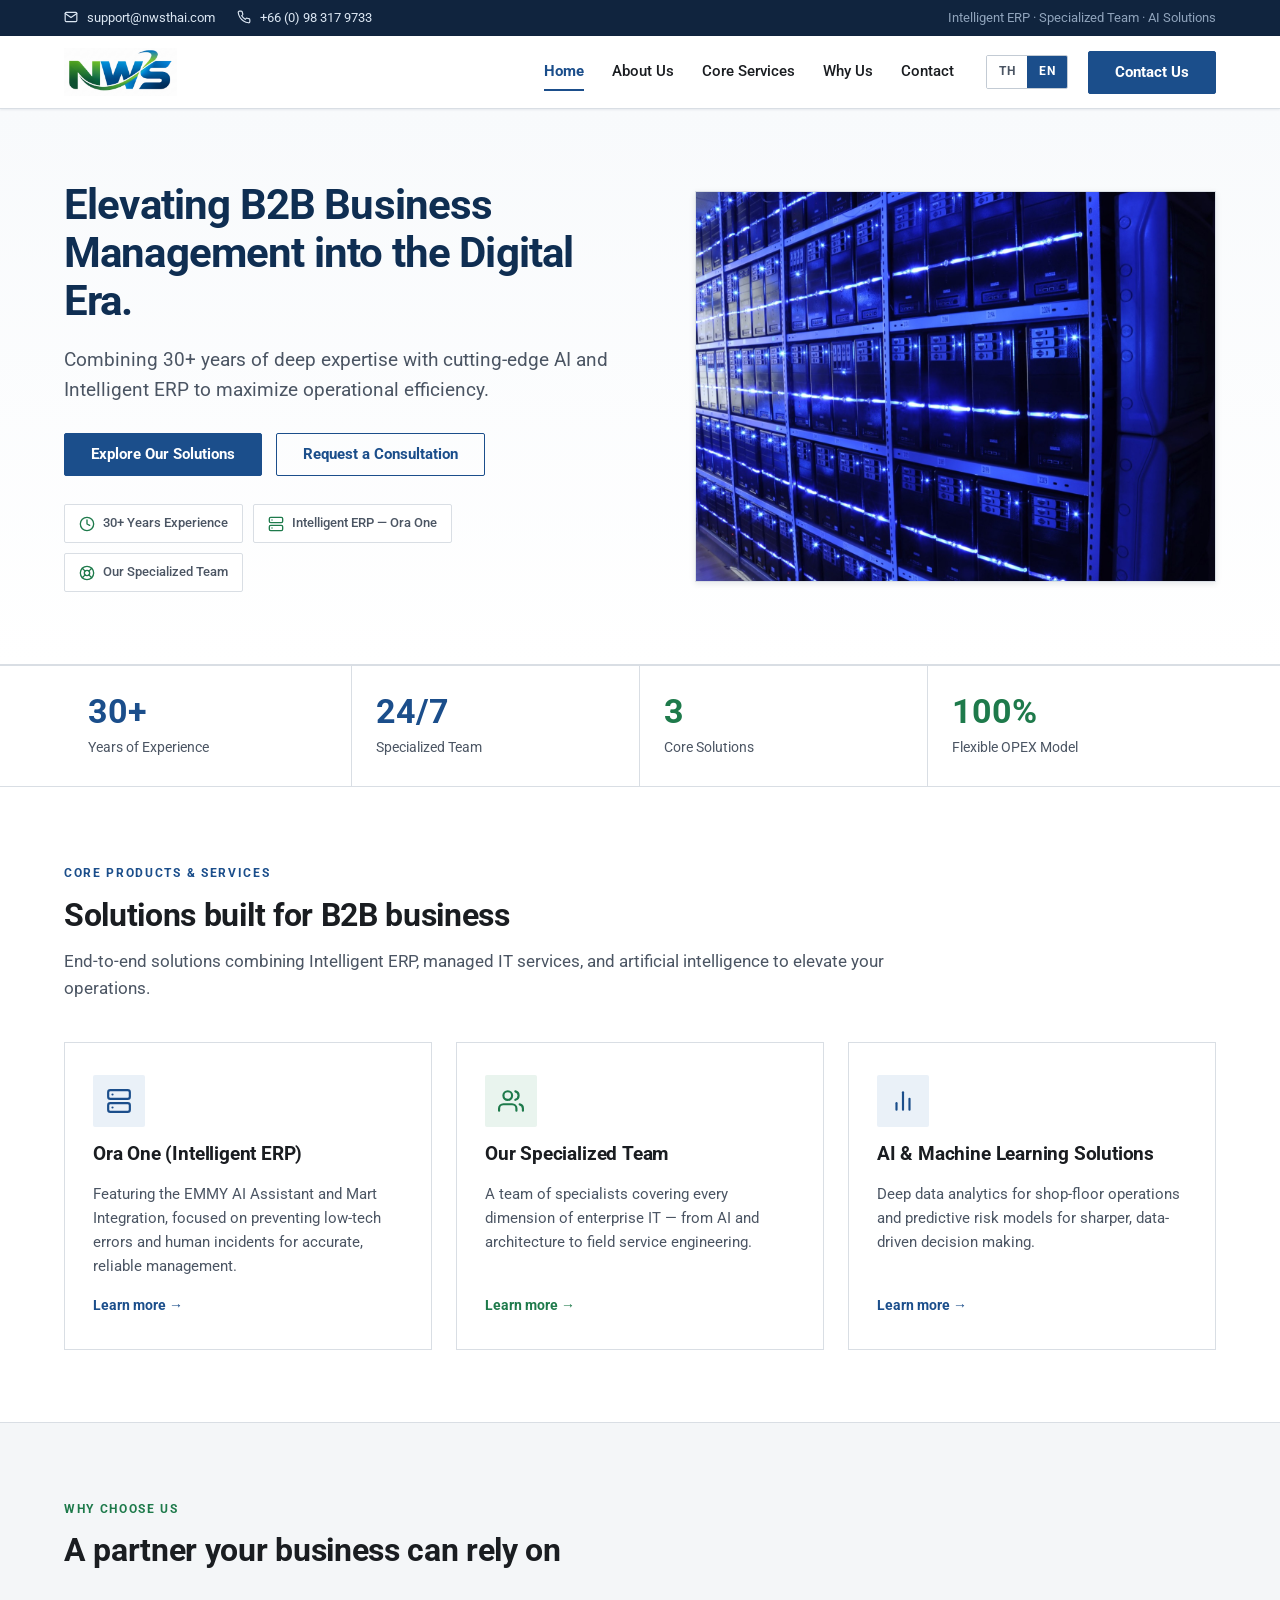
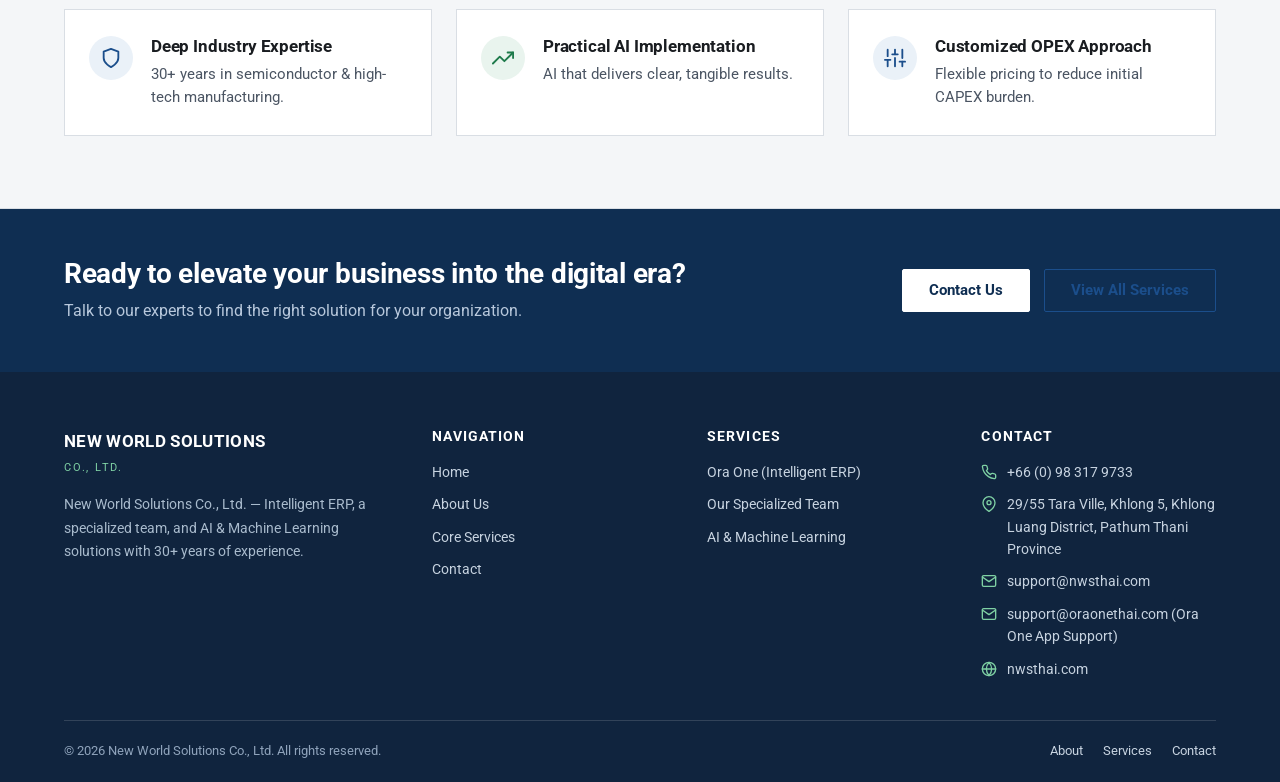
==== commit 782ff3d2: "feat: new logo as favicon + locale-dependent phone format - favicon now uses company logo (logo.png)" ====
--- a/index.html
+++ b/index.html
@@ -14,7 +14,7 @@
   <link rel="preconnect" href="https://fonts.googleapis.com">
   <link rel="preconnect" href="https://fonts.gstatic.com" crossorigin>
   <link href="https://fonts.googleapis.com/css2?family=Roboto:wght@400;500;700&family=Noto+Sans+Thai:wght@400;500;700&display=swap" rel="stylesheet">
-  <link rel="icon" href="/favicon.svg" type="image/svg+xml">
+  <link rel="icon" href="/assets/logo.png" type="image/png">
   <link rel="stylesheet" href="/styles.css">
   <script type="application/ld+json">
   {
@@ -46,7 +46,7 @@
         </a>
         <a href="tel:+66983179733">
           <svg viewBox="0 0 24 24" fill="none" stroke="currentColor" stroke-width="2" stroke-linecap="round" stroke-linejoin="round"><path d="M22 16.92v3a2 2 0 0 1-2.18 2 19.79 19.79 0 0 1-8.63-3.07 19.5 19.5 0 0 1-6-6 19.79 19.79 0 0 1-3.07-8.67A2 2 0 0 1 4.11 2h3a2 2 0 0 1 2 1.72 12.84 12.84 0 0 0 .7 2.81 2 2 0 0 1-.45 2.11L8.09 9.91a16 16 0 0 0 6 6l1.27-1.27a2 2 0 0 1 2.11-.45 12.84 12.84 0 0 0 2.81.7A2 2 0 0 1 22 16.92z"/></svg>
-          098 317 9733
+          <span class="th">098 317 9733</span><span class="en">+66 (0) 98 317 9733</span>
         </a>
       </div>
       <div class="topbar-tag">
@@ -301,7 +301,7 @@
           <ul class="footer-contact">
             <li>
               <svg viewBox="0 0 24 24" fill="none" stroke="currentColor" stroke-width="2" stroke-linecap="round" stroke-linejoin="round"><path d="M22 16.92v3a2 2 0 0 1-2.18 2 19.79 19.79 0 0 1-8.63-3.07 19.5 19.5 0 0 1-6-6 19.79 19.79 0 0 1-3.07-8.67A2 2 0 0 1 4.11 2h3a2 2 0 0 1 2 1.72 12.84 12.84 0 0 0 .7 2.81 2 2 0 0 1-.45 2.11L8.09 9.91a16 16 0 0 0 6 6l1.27-1.27a2 2 0 0 1 2.11-.45 12.84 12.84 0 0 0 2.81.7A2 2 0 0 1 22 16.92z"/></svg>
-              <a href="tel:+66983179733">098 317 9733</a>
+              <a href="tel:+66983179733"><span class="th">098 317 9733</span><span class="en">+66 (0) 98 317 9733</span></a>
             </li>
             <li>
               <svg viewBox="0 0 24 24" fill="none" stroke="currentColor" stroke-width="2" stroke-linecap="round" stroke-linejoin="round"><path d="M21 10c0 7-9 13-9 13s-9-6-9-13a9 9 0 0 1 18 0z"/><circle cx="12" cy="10" r="3"/></svg>
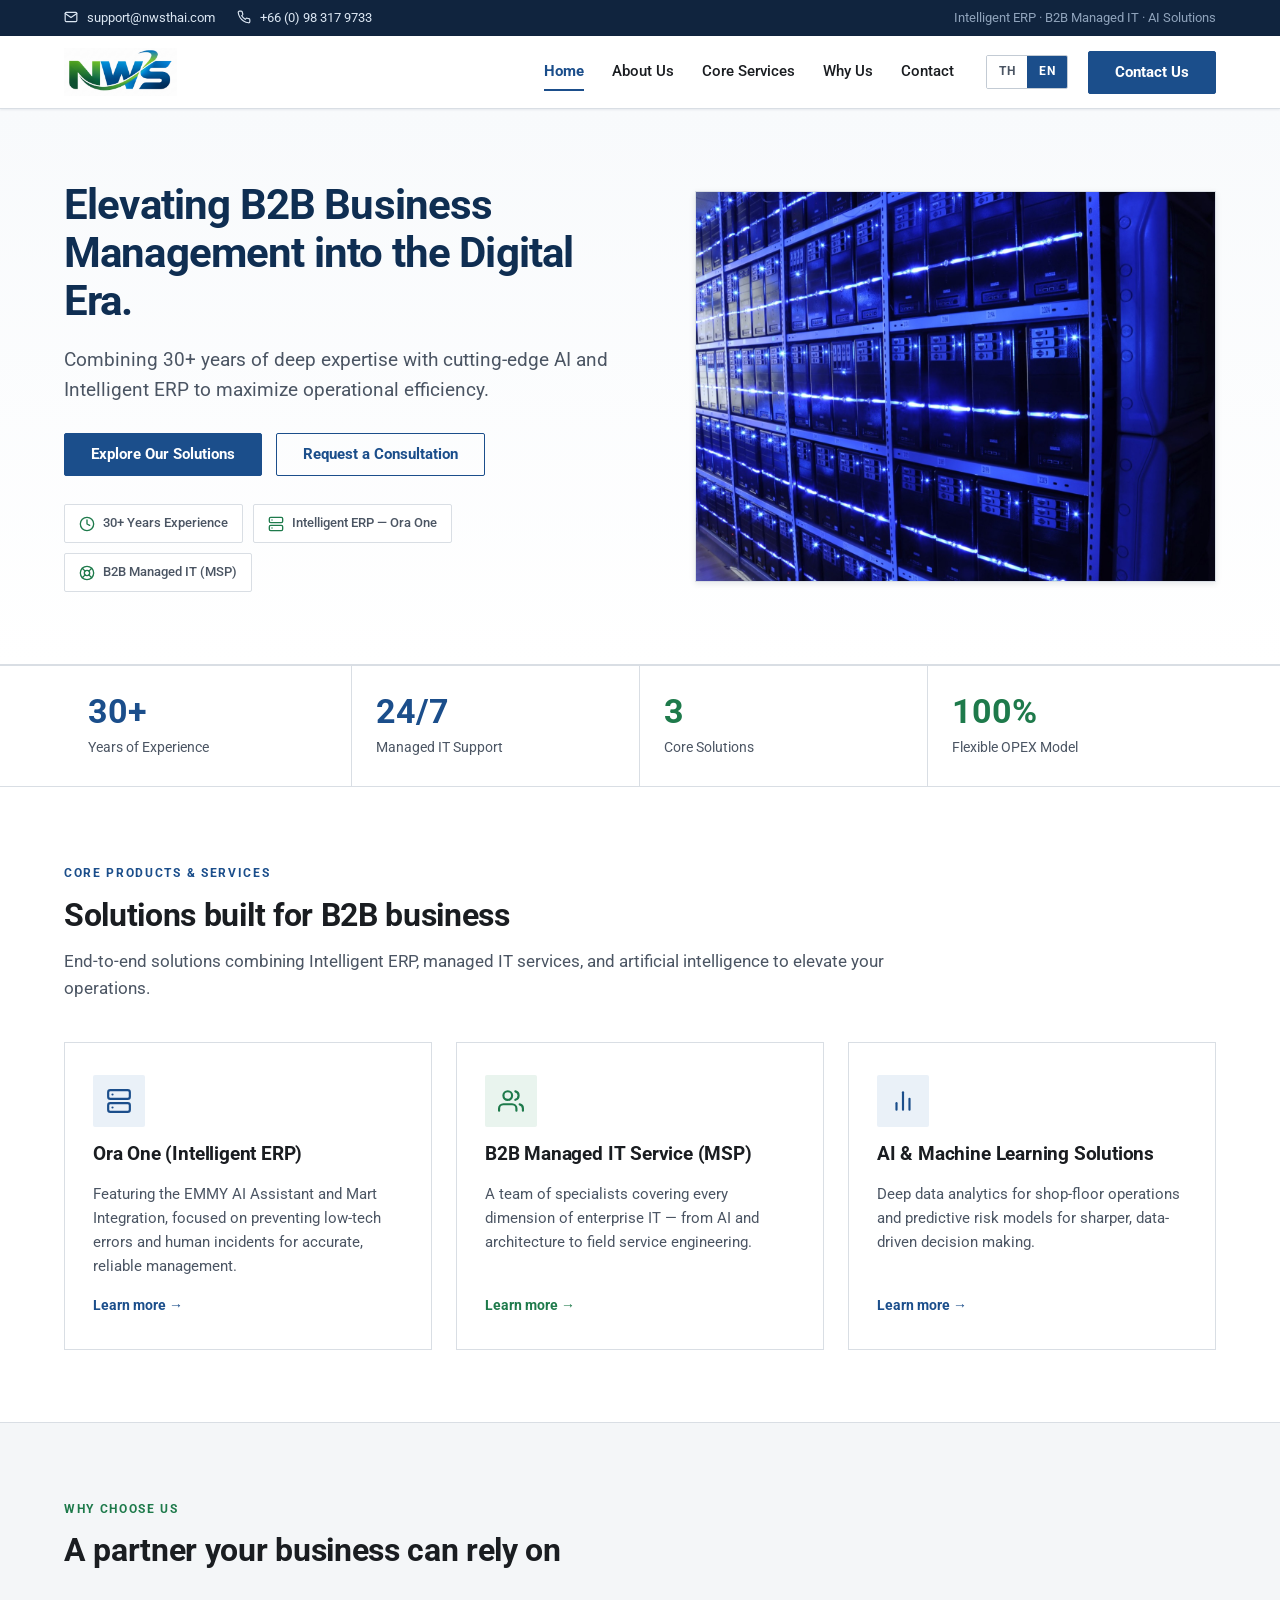
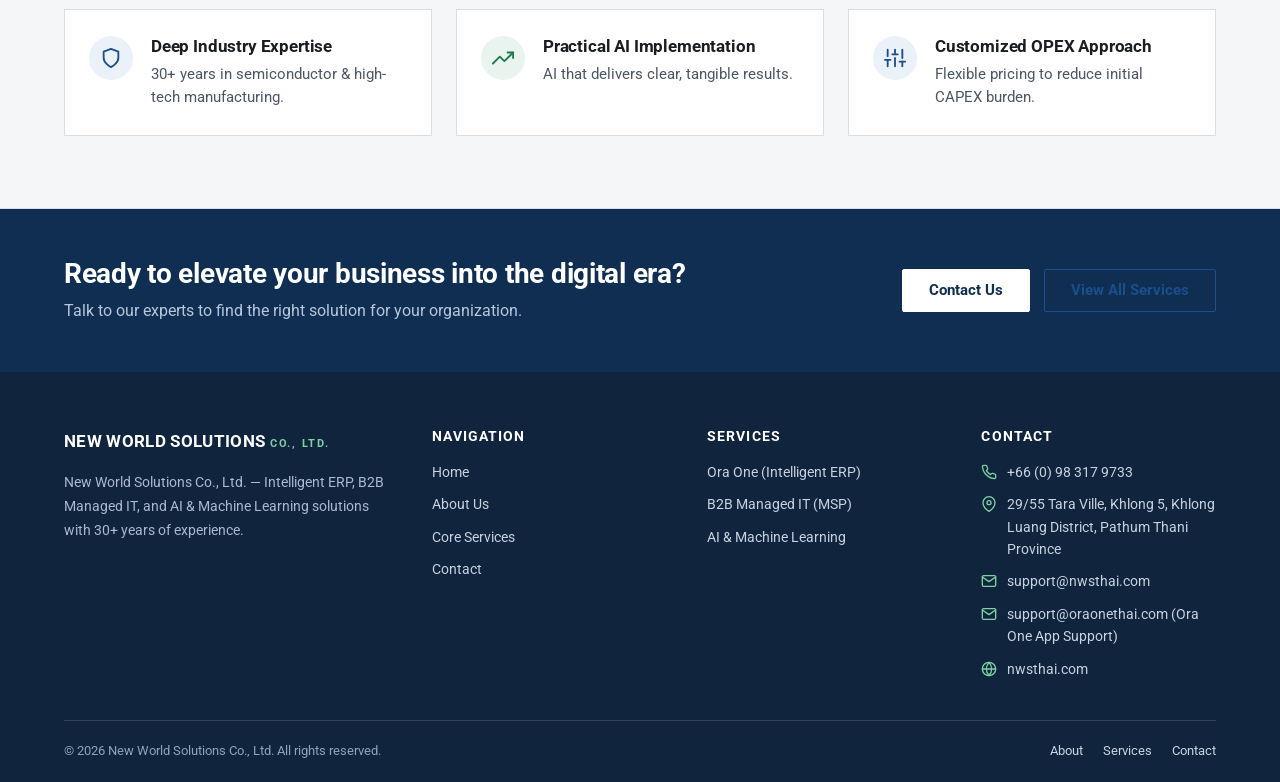
==== commit 50560454: "feat: keep MSP heading/style with team roles; About NWS; footer brand one line - Restore 'B2B Manage" ====
--- a/index.html
+++ b/index.html
@@ -3,11 +3,11 @@
 <head>
   <meta charset="utf-8">
   <meta name="viewport" content="width=device-width, initial-scale=1.0">
-  <title>New World Solutions Co., Ltd. | B2B ERP &amp; IT Solutions</title>
-  <meta name="description" content="New World Solutions Co., Ltd. (nwsthai.com) — Intelligent ERP (Ora One), our specialized team, and AI &amp; Machine Learning solutions. 30+ years of deep industry expertise.">
+  <title>New World Solutions Co., Ltd. | B2B ERP &amp; Managed IT Services</title>
+  <meta name="description" content="New World Solutions Co., Ltd. (nwsthai.com) — Intelligent ERP (Ora One), B2B Managed IT Service, and AI &amp; Machine Learning solutions. 30+ years of deep industry expertise.">
   <link rel="canonical" href="https://nwsthai.com/">
   <meta name="robots" content="index, follow">
-  <meta property="og:title" content="New World Solutions Co., Ltd. — B2B ERP & IT Solutions">
+  <meta property="og:title" content="New World Solutions Co., Ltd. — B2B ERP & Managed IT Services">
   <meta property="og:description" content="Elevating B2B business management into the digital era with Intelligent ERP and AI.">
   <meta property="og:type" content="website">
   <meta property="og:url" content="https://nwsthai.com/">
@@ -50,8 +50,8 @@
         </a>
       </div>
       <div class="topbar-tag">
-        <span class="th">Intelligent ERP &middot; Specialized Team &middot; AI Solutions</span>
-        <span class="en">Intelligent ERP &middot; Specialized Team &middot; AI Solutions</span>
+        <span class="th">Intelligent ERP &middot; B2B Managed IT &middot; AI Solutions</span>
+        <span class="en">Intelligent ERP &middot; B2B Managed IT &middot; AI Solutions</span>
       </div>
     </div>
   </div>
@@ -117,7 +117,7 @@
             </span>
             <span class="badge">
               <svg viewBox="0 0 24 24" fill="none" stroke="currentColor" stroke-width="2" stroke-linecap="round" stroke-linejoin="round"><circle cx="12" cy="12" r="10"/><circle cx="12" cy="12" r="4"/><line x1="4.93" y1="4.93" x2="9.17" y2="9.17"/><line x1="14.83" y1="14.83" x2="19.07" y2="19.07"/><line x1="14.83" y1="9.17" x2="19.07" y2="4.93"/><line x1="4.93" y1="19.07" x2="9.17" y2="14.83"/></svg>
-              <span class="th">ทีมงานผู้เชี่ยวชาญเฉพาะด้าน</span><span class="en">Our Specialized Team</span>
+              <span class="th">B2B Managed IT (MSP)</span><span class="en">B2B Managed IT (MSP)</span>
             </span>
           </div>
         </div>
@@ -136,7 +136,7 @@
         </div>
         <div class="stat">
           <div class="stat-value">24/7</div>
-          <div class="stat-label"><span class="th">ทีมงานผู้เชี่ยวชาญ</span><span class="en">Specialized Team</span></div>
+          <div class="stat-label"><span class="th">บริการ Managed IT</span><span class="en">Managed IT Support</span></div>
         </div>
         <div class="stat">
           <div class="stat-value green">3</div>
@@ -177,17 +177,17 @@
             </a>
           </article>
 
-          <!-- Specialized Team -->
+          <!-- MSP -->
           <article class="card">
             <div class="card-icon green">
               <svg viewBox="0 0 24 24" fill="none" stroke="currentColor" stroke-width="2" stroke-linecap="round" stroke-linejoin="round"><path d="M17 21v-2a4 4 0 0 0-4-4H5a4 4 0 0 0-4 4v2"/><circle cx="9" cy="7" r="4"/><path d="M23 21v-2a4 4 0 0 0-3-3.87"/><path d="M16 3.13a4 4 0 0 1 0 7.75"/></svg>
             </div>
-            <h3><span class="th">ทีมงานผู้เชี่ยวชาญเฉพาะด้าน</span><span class="en">Our Specialized Team</span></h3>
+            <h3><span class="th">B2B Managed IT Service (MSP)</span><span class="en">B2B Managed IT Service (MSP)</span></h3>
             <p>
               <span class="th">ทีมงานผู้เชี่ยวชาญครอบคลุมทุกมิติของระบบไอทีองค์กร ตั้งแต่ AI, สถาปัตยกรรมไอที ไปจนถึงวิศวกรบริการภาคสนาม</span>
               <span class="en">A team of specialists covering every dimension of enterprise IT — from AI and architecture to field service engineering.</span>
             </p>
-            <a href="/solutions/#team" class="card-link green">
+            <a href="/solutions/#msp" class="card-link green">
               <span class="th">ดูรายละเอียด</span><span class="en">Learn more</span> &rarr;
             </a>
           </article>
@@ -272,11 +272,10 @@
     <div class="container">
       <div class="footer-grid">
         <div>
-          <div class="footer-brand-name">NEW WORLD SOLUTIONS</div>
-          <div class="footer-brand-sub">Co., Ltd.</div>
+          <div class="footer-brand-name">NEW WORLD SOLUTIONS <span class="footer-brand-sub">Co., Ltd.</span></div>
           <p class="footer-about">
-            <span class="th">บริษัท นิว เวิลด์ โซลูชั่นส์ จำกัด — ผู้นำด้าน Intelligent ERP, ทีมงานผู้เชี่ยวชาญเฉพาะด้าน และโซลูชัน AI &amp; Machine Learning ด้วยประสบการณ์กว่า 30 ปี</span>
-            <span class="en">New World Solutions Co., Ltd. — Intelligent ERP, a specialized team, and AI &amp; Machine Learning solutions with 30+ years of experience.</span>
+            <span class="th">บริษัท นิว เวิลด์ โซลูชั่นส์ จำกัด — ผู้นำด้าน Intelligent ERP, B2B Managed IT และโซลูชัน AI &amp; Machine Learning ด้วยประสบการณ์กว่า 30 ปี</span>
+            <span class="en">New World Solutions Co., Ltd. — Intelligent ERP, B2B Managed IT, and AI &amp; Machine Learning solutions with 30+ years of experience.</span>
           </p>
         </div>
         <div>
@@ -292,7 +291,7 @@
           <h4><span class="th">บริการ</span><span class="en">Services</span></h4>
           <ul>
             <li><a href="/solutions/#ora-one"><span class="th">Ora One (Intelligent ERP)</span><span class="en">Ora One (Intelligent ERP)</span></a></li>
-            <li><a href="/solutions/#team"><span class="th">ทีมงานผู้เชี่ยวชาญเฉพาะด้าน</span><span class="en">Our Specialized Team</span></a></li>
+            <li><a href="/solutions/#msp"><span class="th">B2B Managed IT (MSP)</span><span class="en">B2B Managed IT (MSP)</span></a></li>
             <li><a href="/solutions/#ai"><span class="th">AI &amp; Machine Learning</span><span class="en">AI &amp; Machine Learning</span></a></li>
           </ul>
         </div>
--- a/styles.css
+++ b/styles.css
@@ -370,7 +370,7 @@
 .site-footer a:hover { color: #ffffff; text-decoration: underline; }
 .footer-grid { display: grid; grid-template-columns: 1.4fr 1fr 1fr 1fr; gap: 40px; padding: 56px 0 40px; }
 .footer-brand-name { font-size: 17px; font-weight: 700; color: #ffffff; letter-spacing: 0.02em; }
-.footer-brand-sub { font-size: 11px; letter-spacing: 0.16em; text-transform: uppercase; color: #7fd1a4; margin-top: 4px; }
+.footer-brand-sub { font-size: 11px; letter-spacing: 0.16em; text-transform: uppercase; color: #7fd1a4; }
 .footer-grid h4 { color: #ffffff; font-size: 14px; text-transform: uppercase; letter-spacing: 0.08em; margin-bottom: 16px; }
 .footer-grid ul { display: flex; flex-direction: column; gap: 10px; font-size: 14px; }
 .footer-about { font-size: 14px; line-height: 1.7; color: #a9bbcd; margin-top: 16px; }
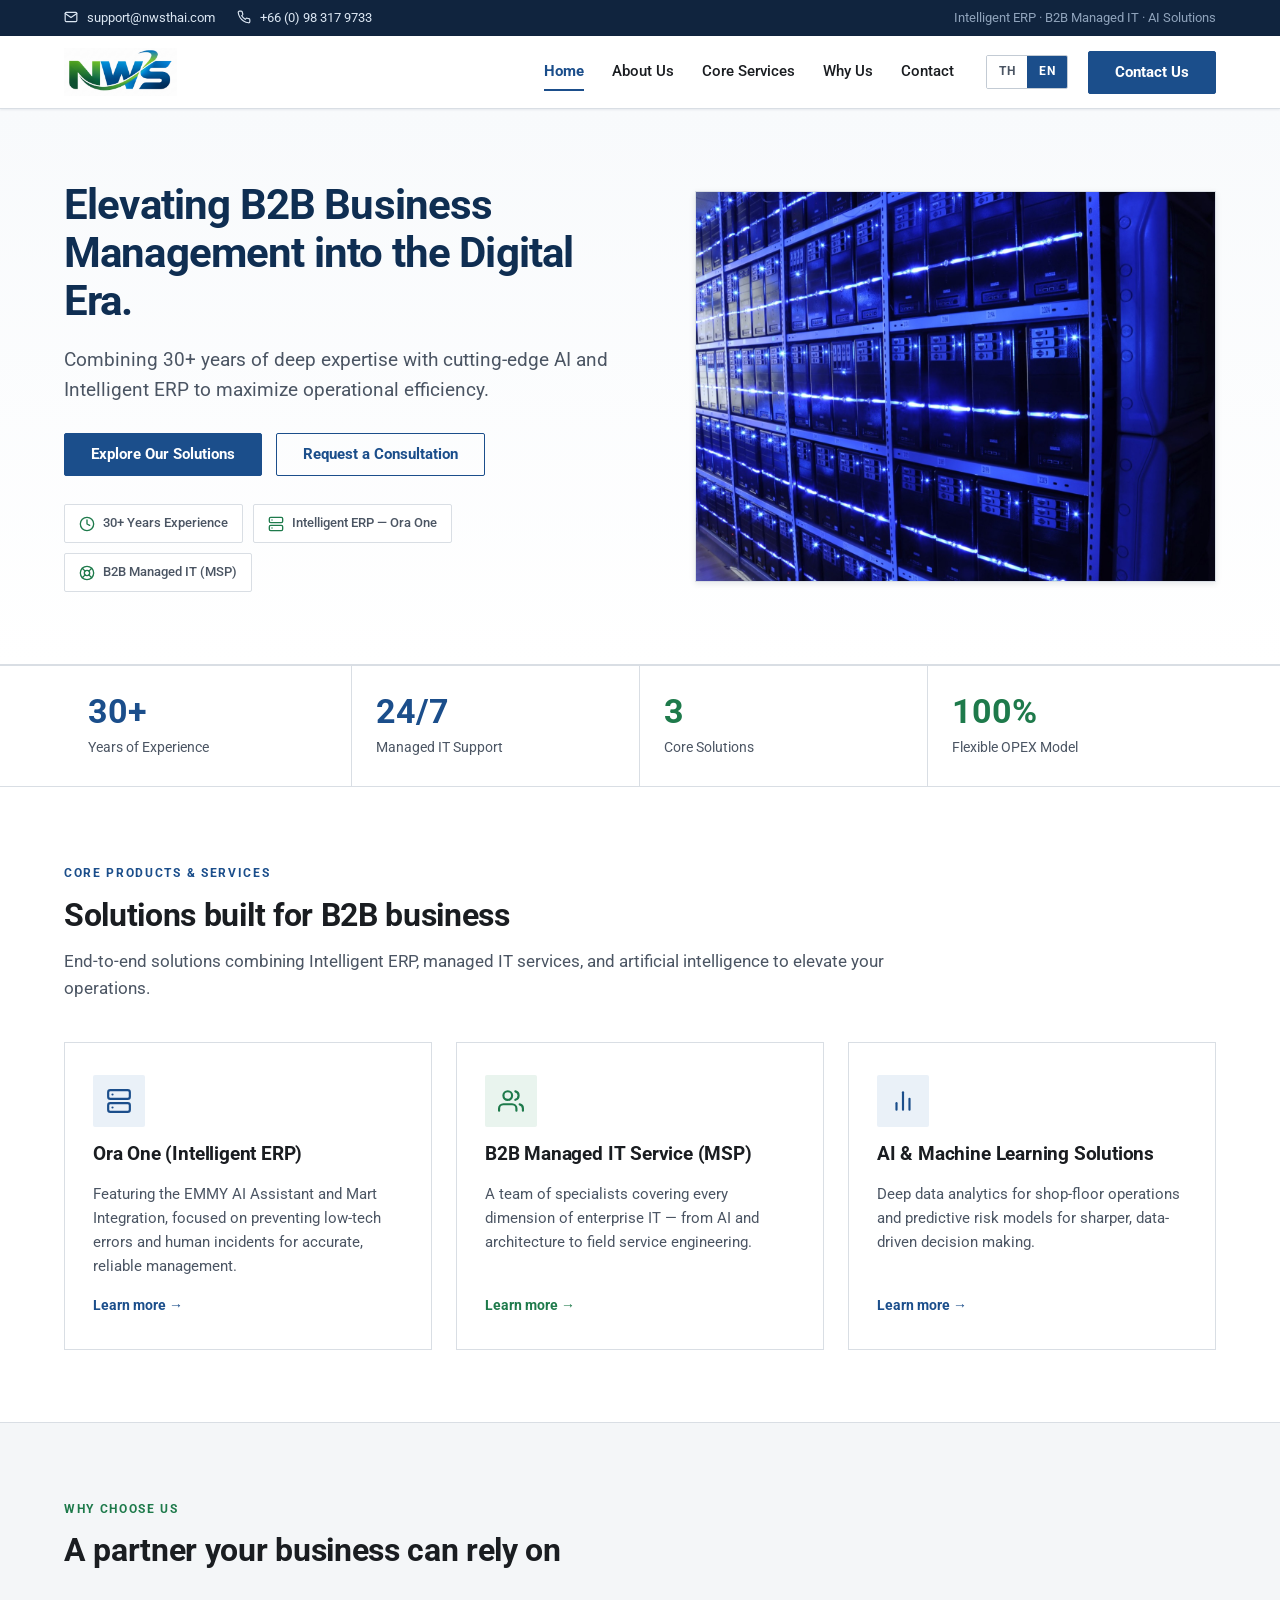
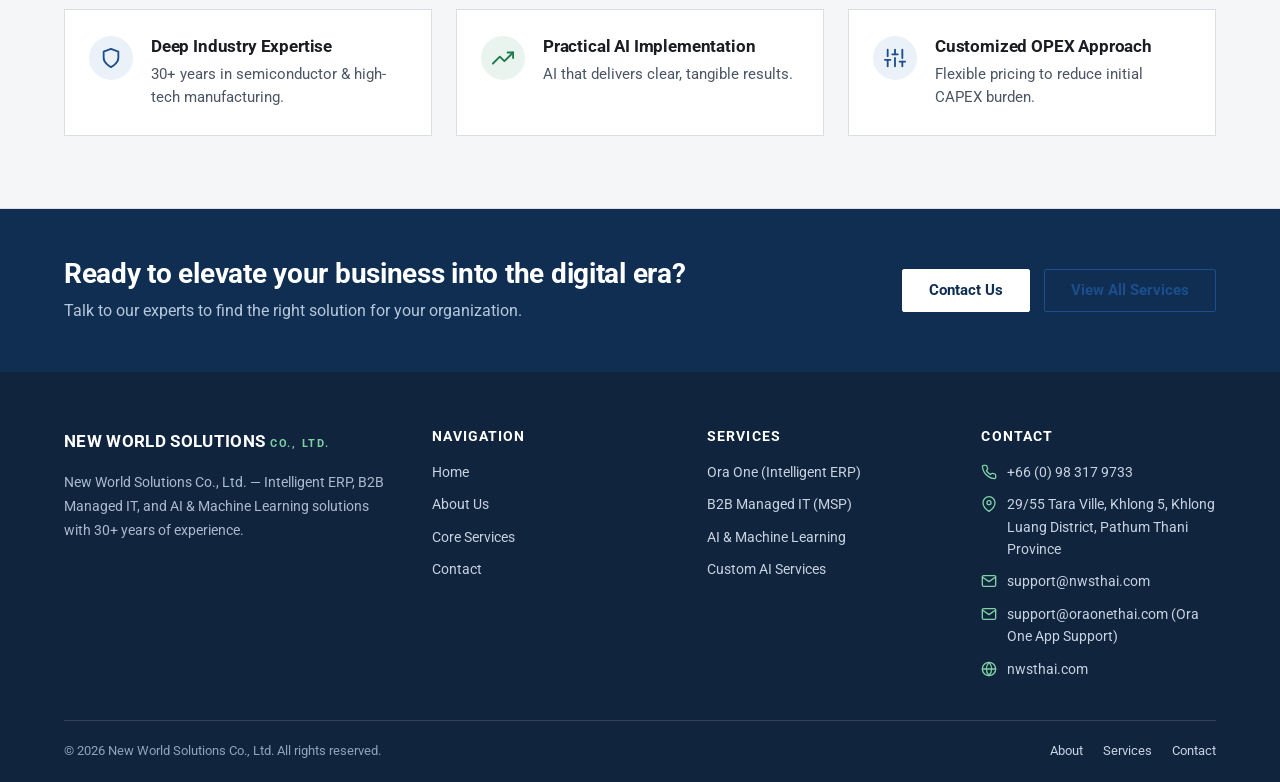
==== commit bc8b6bb1: "feat: add Custom AI Services section with Suk Wai app example (TH/EN) Co-Authored-By: Claude Opus 5." ====
--- a/index.html
+++ b/index.html
@@ -3,18 +3,18 @@
 <head>
   <meta charset="utf-8">
   <meta name="viewport" content="width=device-width, initial-scale=1.0">
-  <title>New World Solutions Co., Ltd. | B2B ERP &amp; Managed IT Services</title>
-  <meta name="description" content="New World Solutions Co., Ltd. (nwsthai.com) — Intelligent ERP (Ora One), B2B Managed IT Service, and AI &amp; Machine Learning solutions. 30+ years of deep industry expertise.">
+  <title>NWS | B2B ERP &amp; Managed IT Services</title>
+  <meta name="description" content="NWS (nwsthai.com) — Intelligent ERP (Ora One), B2B Managed IT Service, and AI &amp; Machine Learning solutions. 30+ years of deep industry expertise.">
   <link rel="canonical" href="https://nwsthai.com/">
   <meta name="robots" content="index, follow">
-  <meta property="og:title" content="New World Solutions Co., Ltd. — B2B ERP & Managed IT Services">
+  <meta property="og:title" content="NWS — B2B ERP & Managed IT Services">
   <meta property="og:description" content="Elevating B2B business management into the digital era with Intelligent ERP and AI.">
   <meta property="og:type" content="website">
   <meta property="og:url" content="https://nwsthai.com/">
   <link rel="preconnect" href="https://fonts.googleapis.com">
   <link rel="preconnect" href="https://fonts.gstatic.com" crossorigin>
   <link href="https://fonts.googleapis.com/css2?family=Roboto:wght@400;500;700&family=Noto+Sans+Thai:wght@400;500;700&display=swap" rel="stylesheet">
-  <link rel="icon" href="/assets/logo.png" type="image/png">
+  <link rel="icon" href="/assets/favicon.png" type="image/png">
   <link rel="stylesheet" href="/styles.css">
   <script type="application/ld+json">
   {
@@ -293,6 +293,7 @@
             <li><a href="/solutions/#ora-one"><span class="th">Ora One (Intelligent ERP)</span><span class="en">Ora One (Intelligent ERP)</span></a></li>
             <li><a href="/solutions/#msp"><span class="th">B2B Managed IT (MSP)</span><span class="en">B2B Managed IT (MSP)</span></a></li>
             <li><a href="/solutions/#ai"><span class="th">AI &amp; Machine Learning</span><span class="en">AI &amp; Machine Learning</span></a></li>
+            <li><a href="/solutions/#ai-services"><span class="th">บริการพัฒนา AI</span><span class="en">Custom AI Services</span></a></li>
           </ul>
         </div>
         <div>
--- a/styles.css
+++ b/styles.css
@@ -281,6 +281,8 @@
 
 .cards { display: grid; grid-template-columns: repeat(3, 1fr); gap: 24px; }
 .cards.two { grid-template-columns: repeat(2, 1fr); }
+
+
 .cards.four { grid-template-columns: repeat(4, 1fr); }
 
 .card {
@@ -362,6 +364,24 @@
 .feature h2 { font-size: 26px; margin-bottom: 14px; }
 .feature .feature-tag { font-size: 12px; font-weight: 700; text-transform: uppercase; letter-spacing: 0.12em; color: var(--green); margin-bottom: 10px; }
 .feature p { color: var(--muted); font-size: 16px; margin-bottom: 18px; }
+/* --- Specialized team roles list (MSP) --- */
+#msp .section-head { max-width: 1100px; margin: 0 auto 34px; }
+#msp .section-title { font-size: 26px; line-height: 1.2; letter-spacing: -0.01em; margin-bottom: 14px; }
+#msp .lead { font-size: 16px; line-height: 1.6; margin-top: 0; }
+#msp .eyebrow { letter-spacing: 0.12em; margin-bottom: 10px; }
+.roles-list { display: grid; grid-template-columns: repeat(2, 1fr); gap: 26px 56px; max-width: 1100px; margin: 0 auto; }
+.role-row { display: flex; align-items: center; gap: 20px; padding: 0; }
+.role-body { flex: 1; min-width: 0; }
+.role-title { display: flex; align-items: center; gap: 10px; font-size: 15px; font-weight: 700; color: var(--text); }
+.role-title svg { width: 18px; height: 18px; color: var(--green); flex: 0 0 auto; }
+.role-desc { font-size: 15px; color: var(--muted); margin-top: 3px; padding-left: 28px; }
+.role-icon { width: 92px; height: 92px; object-fit: contain; border-radius: 8px; flex: 0 0 auto; }
+@media (max-width: 640px) {
+  .role-icon { width: 64px; height: 64px; }
+  .role-desc { padding-left: 0; }
+  .role-row { gap: 16px; }
+}
+
 
 /* --- Footer ------------------------------------------------------------ */
 
@@ -508,3 +528,14 @@
 @media (prefers-reduced-motion: reduce) {
   * { scroll-behavior: auto !important; transition: none !important; }
 }
+
+@media (max-width: 1024px) {
+  .roles-list { grid-template-columns: 1fr; gap: 18px; max-width: 640px; }
+  #msp .section-head { max-width: 640px; }
+}
+
+/* --- Custom AI Services: phone screenshots --- */
+.phone-pair { display: grid; grid-template-columns: 1fr 1fr; gap: 20px; max-width: 520px; margin: 0 auto; }
+.phone-pair img { width: 100%; height: auto; aspect-ratio: 600 / 1100; object-fit: cover; object-position: top; border-radius: 22px; border: 1px solid var(--border); box-shadow: var(--shadow-md); background: #fff; }
+.phone-pair img:last-child { margin-top: 40px; }
+@media (max-width: 640px) { .phone-pair { gap: 12px; } .phone-pair img { border-radius: 16px; } .phone-pair img:last-child { margin-top: 24px; } }
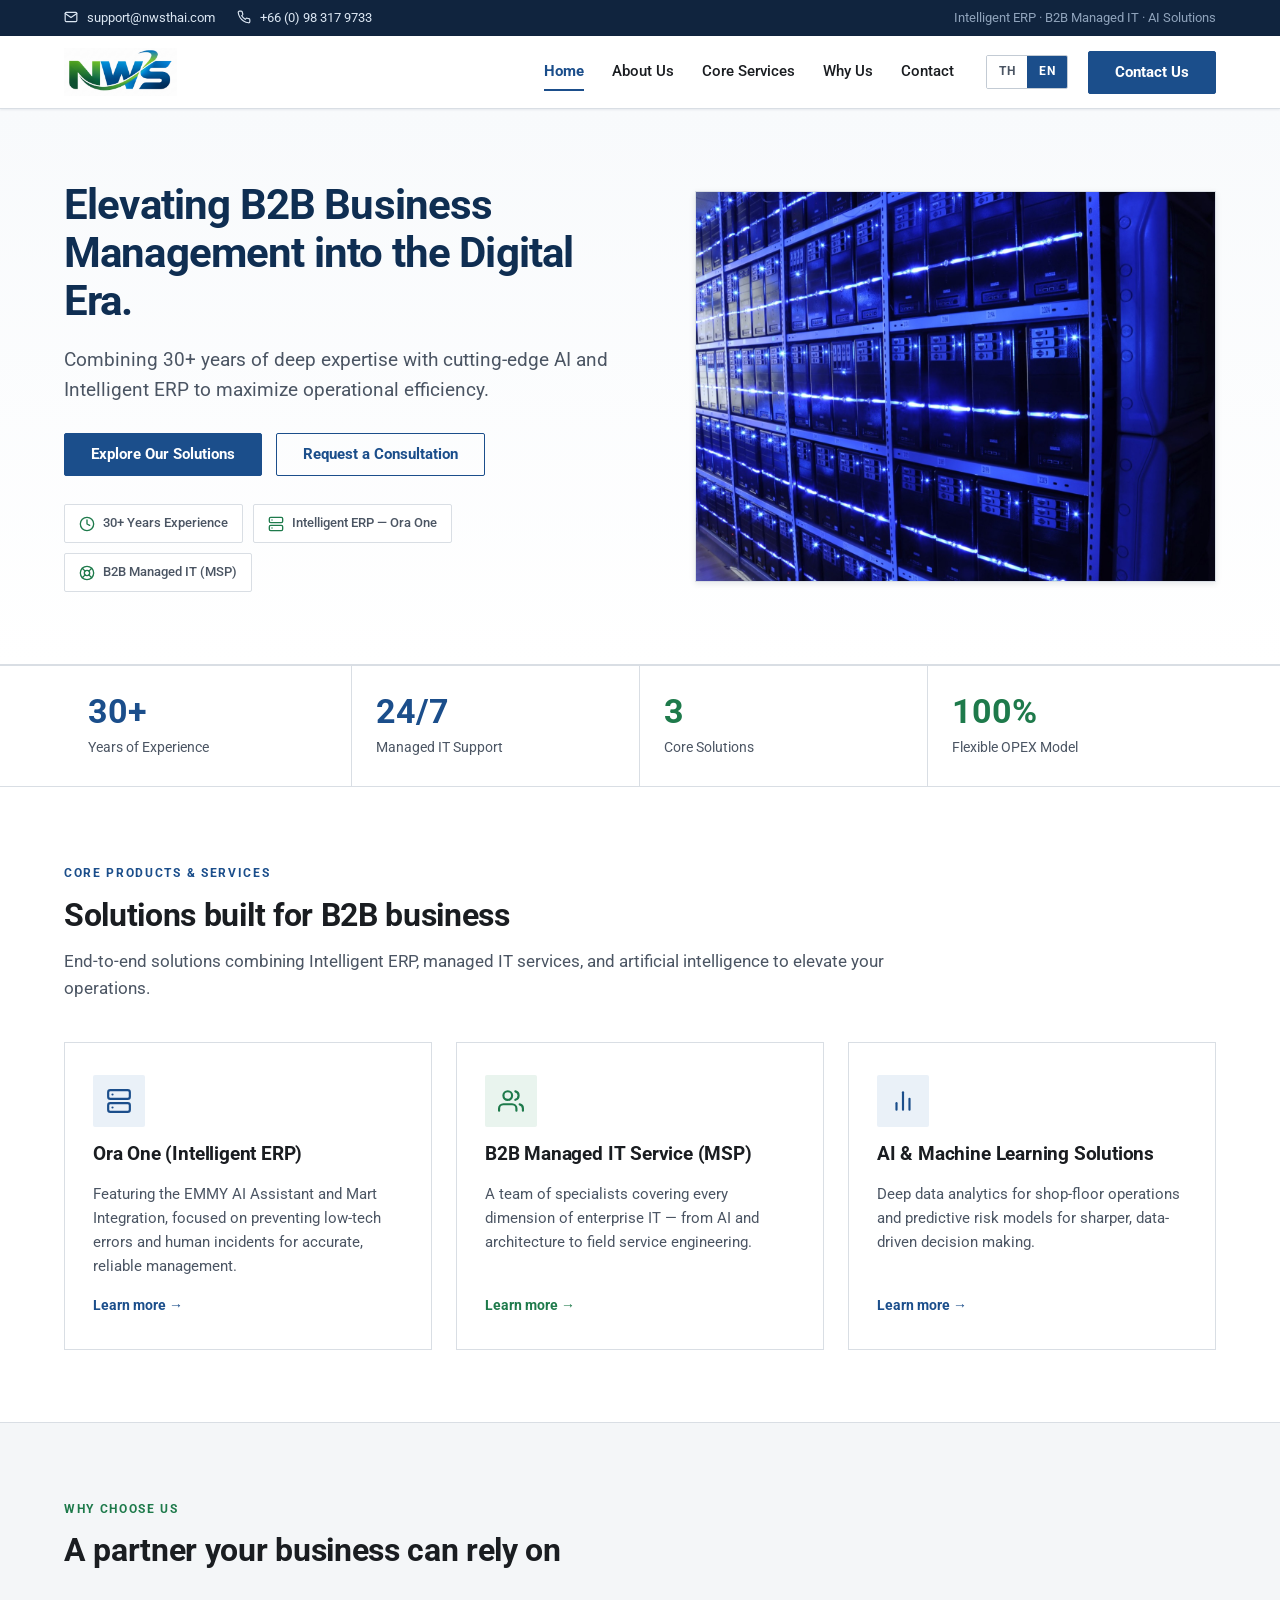
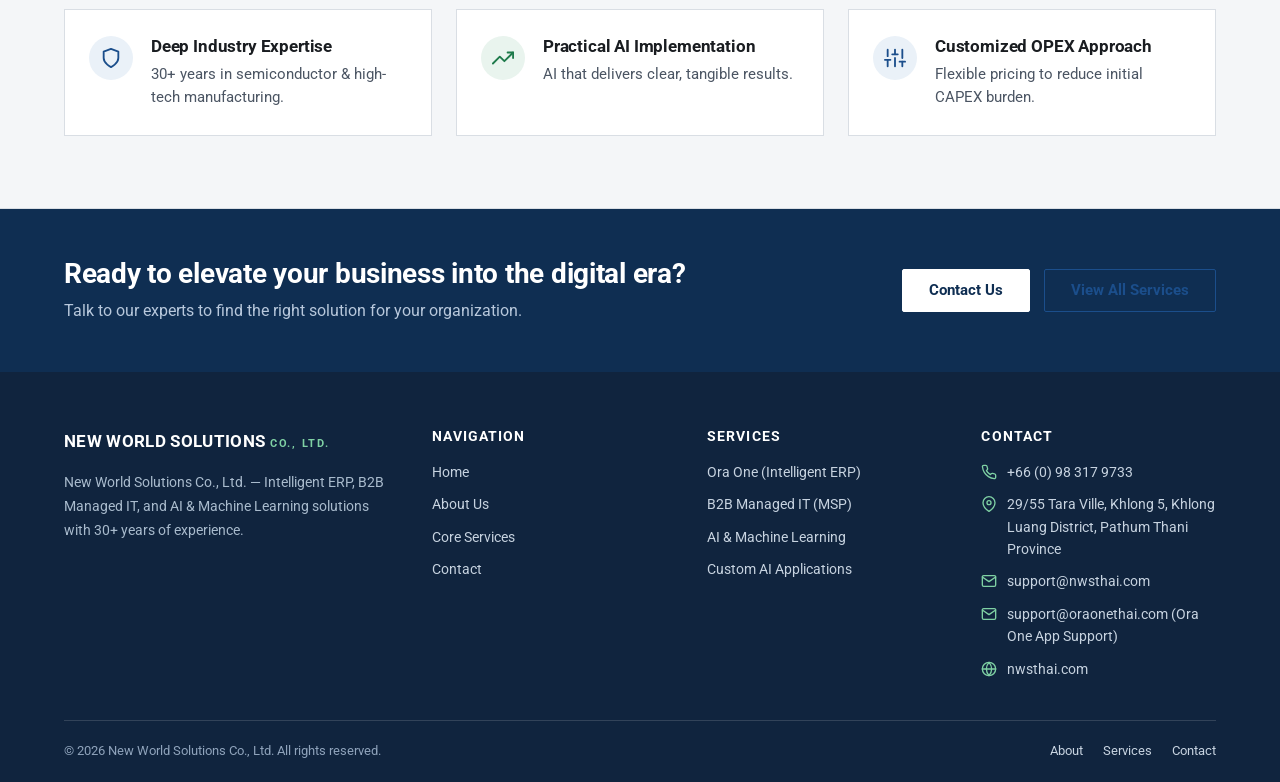
==== commit 14546add: "content: separate Custom AI Applications from AI & ML; business voice assistant mock (TH/EN) - Renam" ====
--- a/index.html
+++ b/index.html
@@ -293,7 +293,7 @@
             <li><a href="/solutions/#ora-one"><span class="th">Ora One (Intelligent ERP)</span><span class="en">Ora One (Intelligent ERP)</span></a></li>
             <li><a href="/solutions/#msp"><span class="th">B2B Managed IT (MSP)</span><span class="en">B2B Managed IT (MSP)</span></a></li>
             <li><a href="/solutions/#ai"><span class="th">AI &amp; Machine Learning</span><span class="en">AI &amp; Machine Learning</span></a></li>
-            <li><a href="/solutions/#ai-services"><span class="th">บริการพัฒนา AI</span><span class="en">Custom AI Services</span></a></li>
+            <li><a href="/solutions/#ai-services"><span class="th">พัฒนาแอปพลิเคชัน AI</span><span class="en">Custom AI Applications</span></a></li>
           </ul>
         </div>
         <div>
--- a/styles.css
+++ b/styles.css
@@ -534,8 +534,3 @@
   #msp .section-head { max-width: 640px; }
 }
 
-/* --- Custom AI Services: phone screenshots --- */
-.phone-pair { display: grid; grid-template-columns: 1fr 1fr; gap: 20px; max-width: 520px; margin: 0 auto; }
-.phone-pair img { width: 100%; height: auto; aspect-ratio: 600 / 1100; object-fit: cover; object-position: top; border-radius: 22px; border: 1px solid var(--border); box-shadow: var(--shadow-md); background: #fff; }
-.phone-pair img:last-child { margin-top: 40px; }
-@media (max-width: 640px) { .phone-pair { gap: 12px; } .phone-pair img { border-radius: 16px; } .phone-pair img:last-child { margin-top: 24px; } }
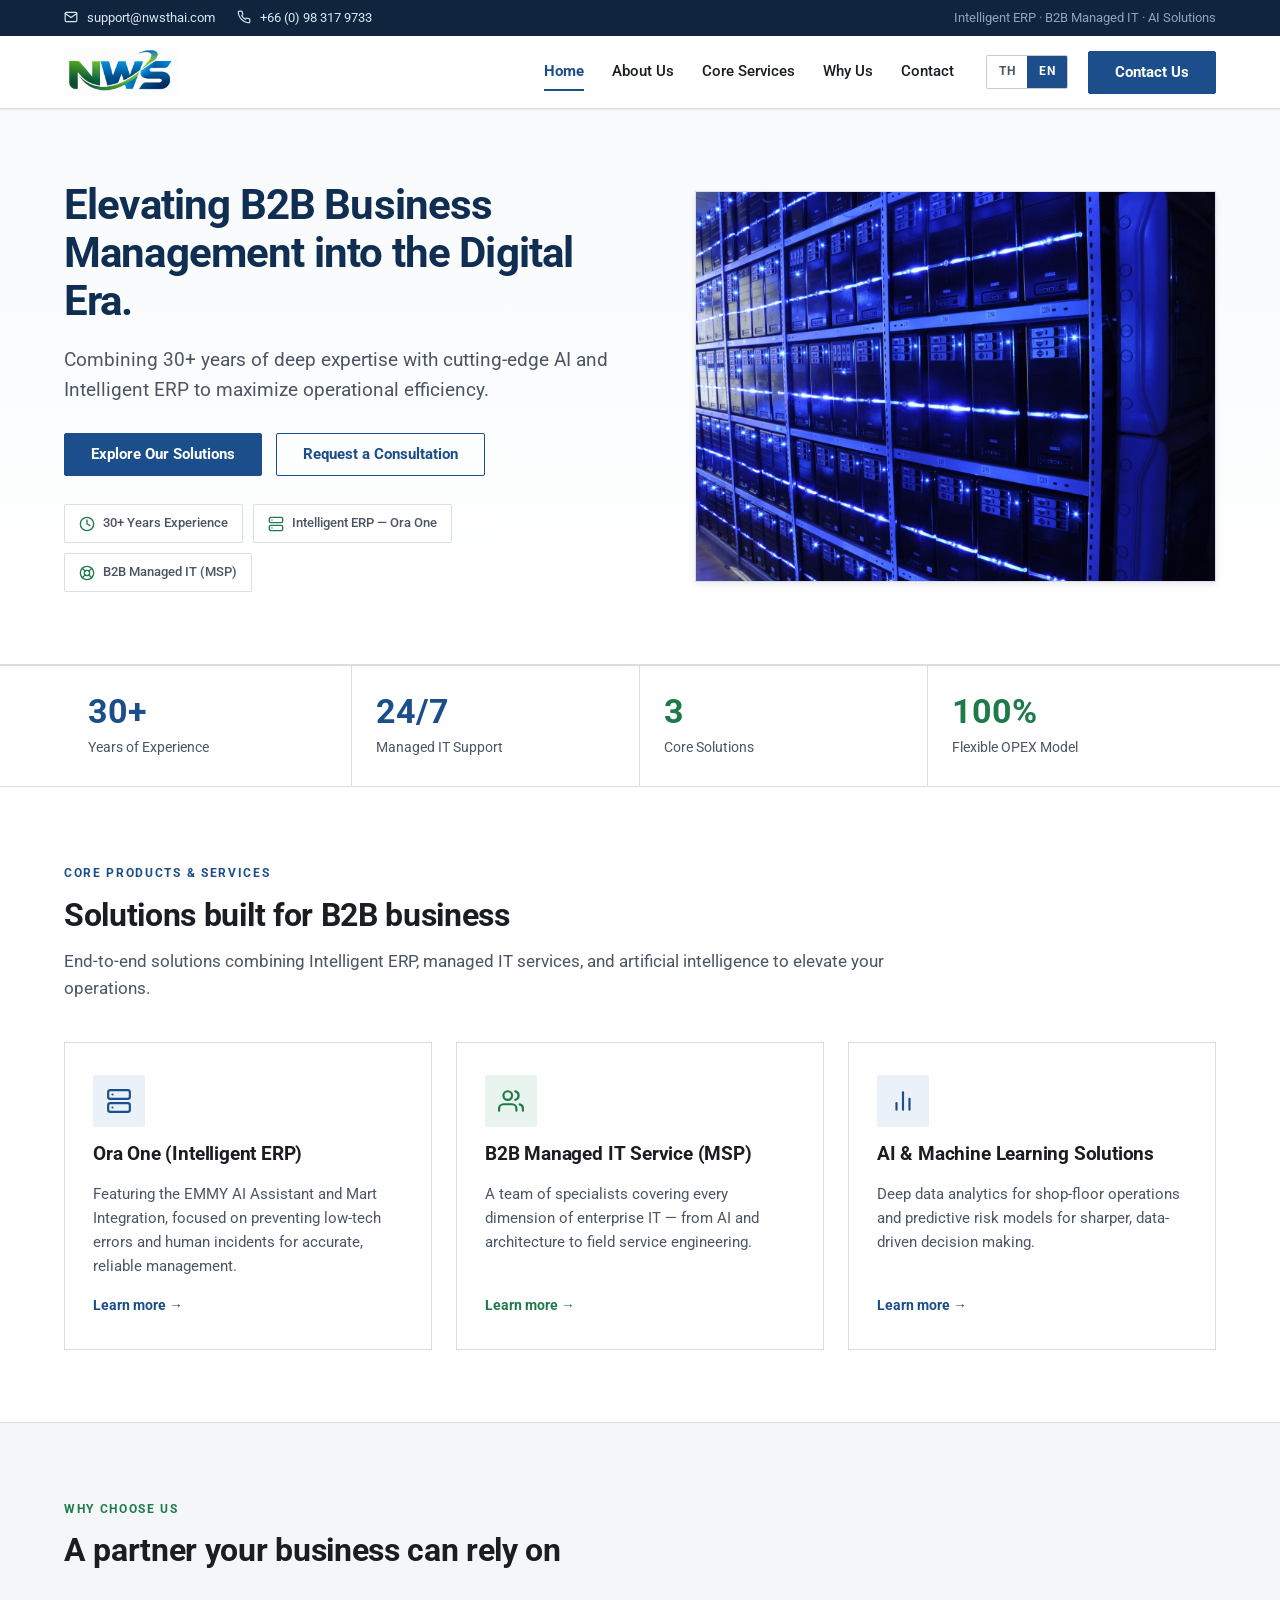
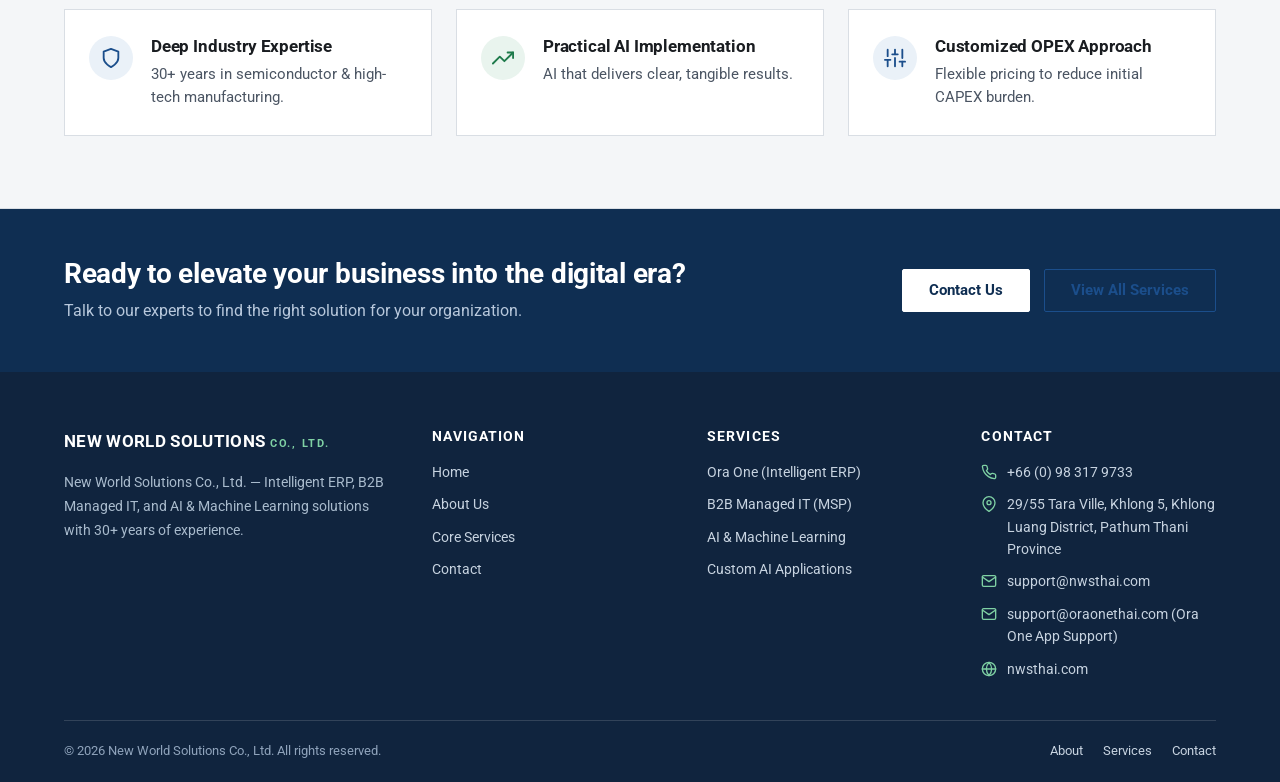
==== commit 883fa025: "feat: EMMY AI assistant widget + OpenRouter Cloudflare Worker (hidden until endpoint is set) Co-Auth" ====
--- a/index.html
+++ b/index.html
@@ -334,5 +334,6 @@
   </footer>
 
   <script src="/script.js"></script>
+  <script src="/emmy.js" defer></script>
 </body>
 </html>
--- a/styles.css
+++ b/styles.css
@@ -534,3 +534,45 @@
   #msp .section-head { max-width: 640px; }
 }
 
+
+/* --- EMMY AI assistant widget ------------------------------------------ */
+.emmy { position: fixed; right: 20px; bottom: 20px; z-index: 1000; font-family: var(--font); }
+.emmy [hidden] { display: none !important; }
+.emmy-fab { display: flex; align-items: center; gap: 10px; border: 0; cursor: pointer; background: var(--navy); color: #fff; font: 600 15px var(--font); padding: 10px 18px 10px 10px; border-radius: 999px; box-shadow: 0 8px 24px rgba(16, 36, 62, 0.28); transition: transform .15s; }
+.emmy-fab:hover { transform: translateY(-2px); }
+.emmy-live { width: 8px; height: 8px; border-radius: 50%; background: #22c55e; }
+.emmy-orb { width: 30px; height: 30px; border-radius: 50%; flex: none; background: conic-gradient(from 200deg, #1b4e8b, #06b6d4, #6366f1, #1b4e8b); position: relative; }
+.emmy-orb::after { content: ""; position: absolute; inset: 9px; border-radius: 50%; background: #fff; opacity: .9; }
+.emmy-orb.lg { width: 38px; height: 38px; }
+.emmy-orb.lg::after { inset: 12px; }
+.emmy-panel { width: 370px; height: min(560px, calc(100vh - 40px)); background: #fff; border: 1px solid var(--border); border-radius: 16px; box-shadow: 0 16px 48px rgba(16, 36, 62, 0.22); display: flex; flex-direction: column; overflow: hidden; }
+.emmy-head { display: flex; align-items: center; gap: 12px; padding: 14px 14px 14px 16px; background: var(--navy); color: #fff; }
+.emmy-head b { display: block; font-size: 16px; }
+.emmy-head small { font-size: 12.5px; opacity: .8; }
+.emmy-close { margin-left: auto; width: 34px; height: 34px; border: 0; border-radius: 8px; background: transparent; color: #fff; cursor: pointer; display: grid; place-items: center; }
+.emmy-close:hover { background: rgba(255,255,255,.12); }
+.emmy-close svg, .emmy-send svg { width: 18px; height: 18px; }
+.emmy-log { flex: 1; overflow-y: auto; padding: 16px; display: flex; flex-direction: column; gap: 10px; background: var(--bg-alt); }
+.emmy-msg { max-width: 85%; padding: 10px 13px; border-radius: 14px; font-size: 14.5px; line-height: 1.55; white-space: pre-wrap; overflow-wrap: anywhere; }
+.emmy-msg.bot { align-self: flex-start; background: #fff; border: 1px solid var(--border); border-bottom-left-radius: 4px; color: var(--text); }
+.emmy-msg.user { align-self: flex-end; background: var(--blue); color: #fff; border-bottom-right-radius: 4px; }
+.emmy-msg.err { border-color: #f3c2c2; background: #fff6f6; }
+.emmy-msg.typing { display: flex; gap: 4px; padding: 13px 14px; }
+.emmy-msg.typing i { width: 7px; height: 7px; border-radius: 50%; background: var(--faint); animation: emmy-dot 1s infinite ease-in-out; }
+.emmy-msg.typing i:nth-child(2) { animation-delay: .15s; }
+.emmy-msg.typing i:nth-child(3) { animation-delay: .3s; }
+@keyframes emmy-dot { 0%, 80%, 100% { opacity: .3; transform: translateY(0); } 40% { opacity: 1; transform: translateY(-3px); } }
+.emmy-chips { display: flex; flex-wrap: wrap; gap: 6px; padding: 10px 12px 0; background: #fff; }
+.emmy-chips button { border: 1px solid var(--border-strong); background: #fff; color: var(--blue); font: 500 13px var(--font); padding: 6px 11px; border-radius: 999px; cursor: pointer; }
+.emmy-chips button:hover { background: var(--blue-tint); }
+.emmy-form { display: flex; gap: 8px; padding: 12px; background: #fff; }
+.emmy-input { flex: 1; min-width: 0; border: 1px solid var(--border-strong); border-radius: 10px; padding: 10px 12px; font: 15px var(--font); color: var(--text); }
+.emmy-input:focus { outline: 2px solid var(--blue); outline-offset: -1px; }
+.emmy-send { width: 42px; border: 0; border-radius: 10px; background: var(--blue); color: #fff; cursor: pointer; display: grid; place-items: center; }
+.emmy-send:hover { background: var(--blue-dark); }
+.emmy-note { margin: 0; padding: 0 12px 10px; background: #fff; font-size: 11.5px; color: var(--faint); text-align: center; }
+@media (max-width: 480px) {
+  .emmy { right: 12px; bottom: 12px; left: 12px; display: flex; justify-content: flex-end; }
+  .emmy-panel { width: 100%; height: calc(100vh - 24px); }
+}
+@media (prefers-reduced-motion: reduce) { .emmy-msg.typing i { animation: none; } }
